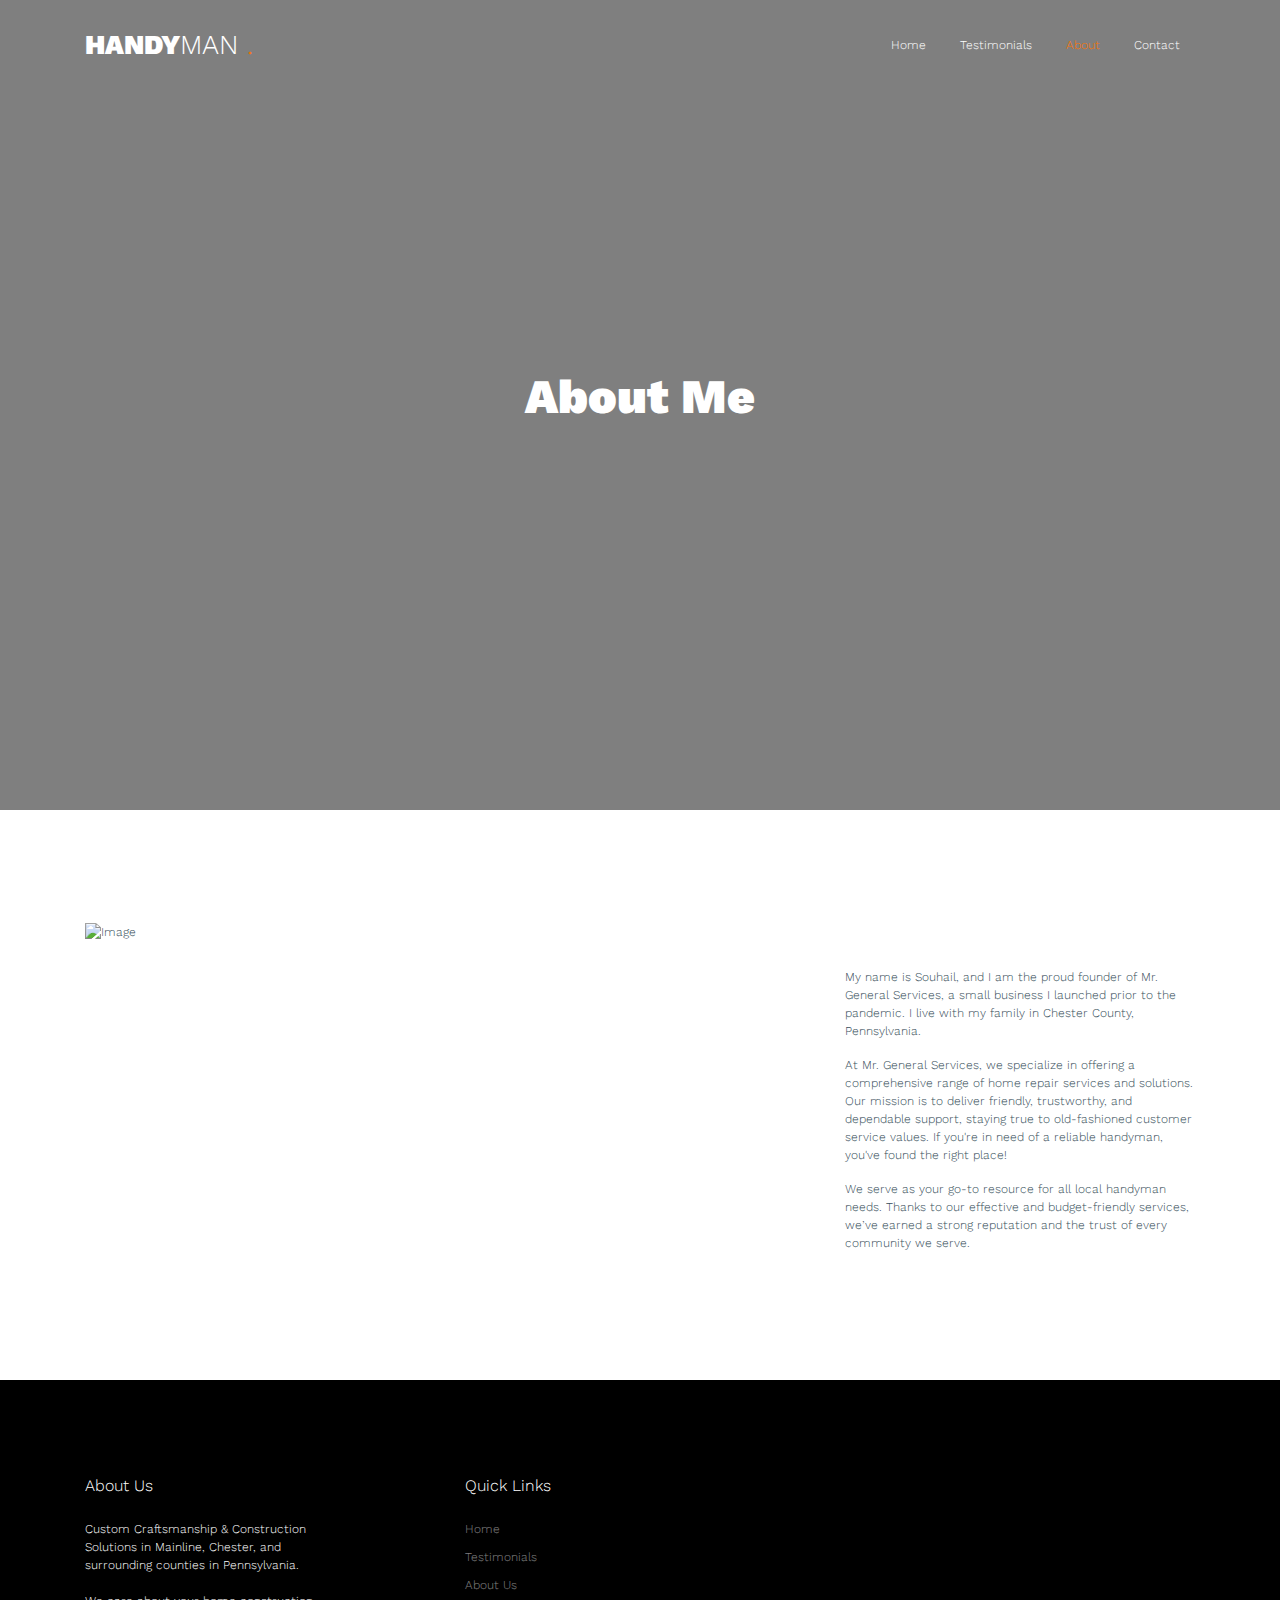
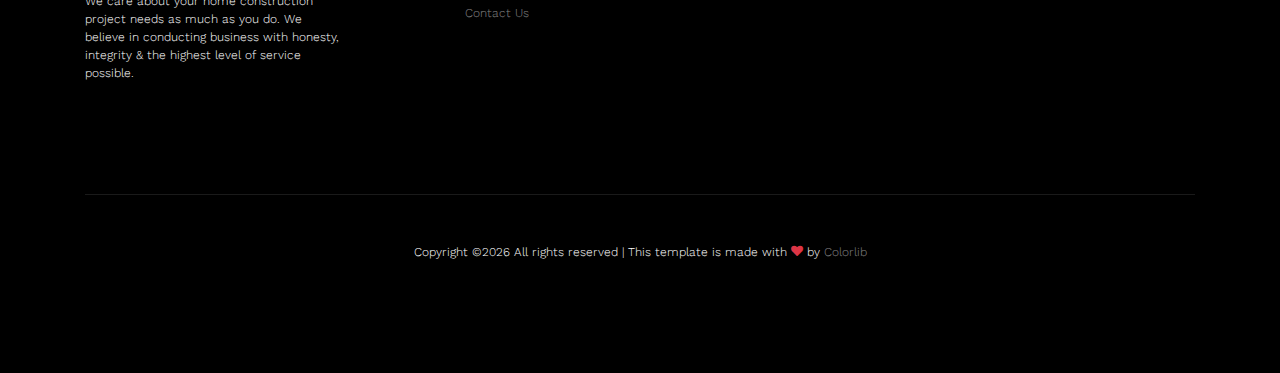
==== about.html @ 1c575be8 "Added files via upload-1" ====
<!doctype html>
<html lang="en">

  <head>
    <title>Handyman &mdash; Free Website Template by Colorlib</title>
    <meta charset="utf-8">
    <meta name="viewport" content="width=device-width, initial-scale=1, shrink-to-fit=no">

    <link href="https://fonts.googleapis.com/css?family=Work+Sans:400,500,700&display=swap" rel="stylesheet">

    <link rel="stylesheet" href="fonts/icomoon/style.css">

    <link rel="stylesheet" href="css/bootstrap.min.css">
    <link rel="stylesheet" href="css/bootstrap-datepicker.css">
    <link rel="stylesheet" href="css/jquery.fancybox.min.css">
    <link rel="stylesheet" href="css/owl.carousel.min.css">
    <link rel="stylesheet" href="css/owl.theme.default.min.css">
    <link rel="stylesheet" href="fonts/flaticon/font/flaticon.css">
    <link rel="stylesheet" href="css/aos.css">

    <!-- MAIN CSS -->
    <link rel="stylesheet" href="css/style.css">

  </head>

  <body data-spy="scroll" data-target=".site-navbar-target" data-offset="300">

    
    <div class="site-wrap" id="home-section">

      <div class="site-mobile-menu site-navbar-target">
        <div class="site-mobile-menu-header">
          <div class="site-mobile-menu-close mt-3">
            <span class="icon-close2 js-menu-toggle"></span>
          </div>
        </div>
        <div class="site-mobile-menu-body"></div>
      </div>



      <header class="site-navbar site-navbar-target" role="banner">

        <div class="container">
          <div class="row align-items-center position-relative">

            <div class="col-3 ">
              <div class="site-logo">
                <a href="index.html"><strong>Handy</strong>man <span class="text-primary">.</span> </a>
              </div>
            </div>

            <div class="col-9  text-right">
              

              <span class="d-inline-block d-lg-none"><a href="#" class="text-white site-menu-toggle js-menu-toggle py-5 text-white"><span class="icon-menu h3 text-white"></span></a></span>

              

              <nav class="site-navigation text-right ml-auto d-none d-lg-block" role="navigation">
                <ul class="site-menu main-menu js-clone-nav ml-auto ">
                  <li><a href="index.html" class="nav-link">Home</a></li>
                  <li><a href="testimonials.html" class="nav-link">Testimonials</a></li>
                  <li class="active"><a href="about.html" class="nav-link">About</a></li>
                  <li><a href="contact.html" class="nav-link">Contact</a></li>

                </ul>
              </nav>
            </div>

            
          </div>
        </div>

      </header>


      <div class="ftco-blocks-cover-1">
      <div class="ftco-cover-1 overlay innerpage" style="background-image: url('images/hero_2.jpg')">
        <div class="container">
          <div class="row align-items-center justify-content-center">
            <div class="col-lg-6 text-center">
              <h1>About Me</h1>
              <p></p>
            </div>
          </div>
        </div>
      </div>
    </div>

    
    
    <!-- <div class="site-section">
      <div class="container">
        <div class="row">
          <div class="col-lg-6 mb-5 mb-lg-0 order-lg-2">
            <img src="images/hero_2.jpg" alt="Image" class="img-fluid">
          </div>
          <div class="col-lg-4 mr-auto">
            <h2>Car Company</h2>
            <p>Lorem ipsum dolor sit amet, consectetur adipisicing elit. Odit suscipit, repudiandae similique accusantium eius nulla quam laudantium sequi.</p>
            <p>Debitis voluptates corporis saepe molestias tenetur ab quae, quo earum commodi, laborum dolore, fuga aliquid delectus cum ipsa?</p>
          </div>
        </div>
      </div>
    </div>
 -->
<!--     <div class="site-section bg-light">
      <div class="container">
        <div class="row justify-content-center text-center mb-5 section-2-title">
          <div class="col-md-6">
            <h2 class="mb-4">Meet Our Team</h2>
            <p>Lorem ipsum dolor sit amet, consectetur adipisicing elit. Reiciendis provident eius ratione velit, voluptas laborum nemo quas ad necessitatibus placeat?</p>
          </div>
        </div>
        <div class="row align-items-stretch">

          <div class="col-lg-4 col-md-6 mb-5">
            <div class="post-entry-1 h-100 person-1">
              
                <img src="images/person_1.jpg" alt="Image"
                 class="img-fluid">
            
              <div class="post-entry-1-contents">
                <span class="meta">Founder</span>
                <h2>James Doe</h2>
                <p>Lorem ipsum dolor sit amet, consectetur adipisicing elit. Ipsa, sapiente.</p>
              </div>
            </div>
          </div>
          <div class="col-lg-4 col-md-6 mb-5">
            <div class="post-entry-1 h-100 person-1">
              
                <img src="images/person_2.jpg" alt="Image"
                 class="img-fluid">
            
              <div class="post-entry-1-contents">
                <span class="meta">Founder</span>
                <h2>James Doe</h2>
                <p>Lorem ipsum dolor sit amet, consectetur adipisicing elit. Ipsa, sapiente.</p>
              </div>
            </div>
          </div>

          <div class="col-lg-4 col-md-6 mb-5">
            <div class="post-entry-1 h-100 person-1">
              
                <img src="images/person_3.jpg" alt="Image"
                 class="img-fluid">
            
              <div class="post-entry-1-contents">
                <span class="meta">Founder</span>
                <h2>James Doe</h2>
                <p>Lorem ipsum dolor sit amet, consectetur adipisicing elit. Ipsa, sapiente.</p>
              </div>
            </div>
          </div>

          <div class="col-lg-4 col-md-6 mb-5">
            <div class="post-entry-1 h-100 person-1">
              
                <img src="images/person_4.jpg" alt="Image"
                 class="img-fluid">
            
              <div class="post-entry-1-contents">
                <span class="meta">Founder</span>
                <h2>James Doe</h2>
                <p>Lorem ipsum dolor sit amet, consectetur adipisicing elit. Ipsa, sapiente.</p>
              </div>
            </div>
          </div>

          <div class="col-lg-4 col-md-6 mb-5">
            <div class="post-entry-1 h-100 person-1">
              
                <img src="images/person_5.jpg" alt="Image"
                 class="img-fluid">
            
              <div class="post-entry-1-contents">
                <span class="meta">Founder</span>
                <h2>James Doe</h2>
                <p>Lorem ipsum dolor sit amet, consectetur adipisicing elit. Ipsa, sapiente.</p>
              </div>
            </div>
          </div>

          <div class="col-lg-4 col-md-6 mb-5">
            <div class="post-entry-1 h-100 person-1">
              
                <img src="images/person_1.jpg" alt="Image"
                 class="img-fluid">
            
              <div class="post-entry-1-contents">
                <span class="meta">Founder</span>
                <h2>James Doe</h2>
                <p>Lorem ipsum dolor sit amet, consectetur adipisicing elit. Ipsa, sapiente.</p>
              </div>
            </div>
          </div>


        </div>
      </div>
    </div> -->

    <div class="site-section">
      <div class="container">
        <div class="row">
          <div class="col-lg-6 mb-5 mb-lg-0">
            <img src="images/hero_1.jpg" alt="Image" class="img-fluid">
          </div>
          <div class="col-lg-4 ml-auto">
            <h2>Our History</h2>
            <p>My name is Souhail, and I am the proud founder of Mr. General Services, a small business I launched prior to the pandemic. I live with my family in Chester County, Pennsylvania.</p>
            <p>At Mr. General Services, we specialize in offering a comprehensive range of home repair services and solutions. Our mission is to deliver friendly, trustworthy, and dependable support, staying true to old-fashioned customer service values. If you're in need of a reliable handyman, you've found the right place!</p>
            <p>We serve as your go-to resource for all local handyman needs. Thanks to our effective and budget-friendly services, we’ve earned a strong reputation and the trust of every community we serve. </p>
          </div>
        </div>
      </div>
    </div>

    
    <!-- <div class="site-section bg-light">
      <div class="container">
        <div class="row mb-5">
          <div class="col-md-4 mx-auto">
            <h2 class="line-bottom text-center">Testimonials</h2>
          </div>
        </div>
        <div class="row">
          <div class="col-lg-6">
            <div class="testimonial-3">
              <blockquote>Lorem ipsum dolor sit amet, consectetur adipisicing elit. Iure id accusantium similique temporibus nihil blanditiis adipisci aperiam, sapiente suscipit vero.</blockquote>
              <div class="vcard d-flex align-items-center">
                <div class="img-wrap mr-3">
                  <img src="images/person_1.jpg" alt="Image" class="img-fluid">
                </div>
                <div>
                  <span class="d-block">John Smith</span>
                  <span class="position">Client From Facebook</span>
                </div>
              </div>
            </div>
          </div>
          <div class="col-lg-6">
            <div class="testimonial-3">
              <blockquote>Lorem ipsum dolor sit amet, consectetur adipisicing elit. Iure id accusantium similique temporibus nihil blanditiis adipisci aperiam, sapiente suscipit vero.</blockquote>
              <div class="vcard d-flex align-items-center">
                <div class="img-wrap mr-3">
                  <img src="images/person_2.jpg" alt="Image" class="img-fluid">
                </div>
                <div>
                  <span class="d-block">John Smith</span>
                  <span class="position">Client From Facebook</span>
                </div>
              </div>
            </div>
          </div>
        </div>
      </div>
    </div> -->

    

    <footer class="site-footer">
      <div class="container">
        <div class="row">
          <div class="col-lg-3">
            <h2 class="footer-heading mb-4">About Us</h2>
                <p>Custom Craftsmanship & Construction Solutions in Mainline, Chester, and surrounding counties in Pennsylvania. <br><br>
                  We care about your home construction project needs as much as you do. We believe in conducting business with honesty, integrity & the highest level of service possible.</p>
          </div>
          <div class="col-lg-8 ml-auto">
            <div class="row">
              <div class="col-lg-3">
                <h2 class="footer-heading mb-4">Quick Links</h2>
                <ul class="list-unstyled">
                  <li><a href="index.html">Home</a></li>
                  <li><a href="testimonials.html">Testimonials</a></li>
                  <li><a href="about.html">About Us</a></li>
                  <li><a href="contact.html">Contact Us</a></li>
                </ul>
              </div>
            </div>
          </div>
        </div>
        <div class="row pt-5 mt-5 text-center">
          <div class="col-md-12">
            <div class="border-top pt-5">
              <p>
            <!-- Link back to Colorlib can't be removed. Template is licensed under CC BY 3.0. -->
            Copyright &copy;<script>document.write(new Date().getFullYear());</script> All rights reserved | This template is made with <i class="icon-heart text-danger" aria-hidden="true"></i> by <a href="https://colorlib.com" target="_blank" >Colorlib</a>
            <!-- Link back to Colorlib can't be removed. Template is licensed under CC BY 3.0. -->
            </p>
            </div>
          </div>

        </div>
      </div>
    </footer>

    </div>

    <script src="js/jquery-3.3.1.min.js"></script>
    <script src="js/popper.min.js"></script>
    <script src="js/bootstrap.min.js"></script>
    <script src="js/owl.carousel.min.js"></script>
    <script src="js/jquery.sticky.js"></script>
    <script src="js/jquery.waypoints.min.js"></script>
    <script src="js/jquery.animateNumber.min.js"></script>
    <script src="js/jquery.fancybox.min.js"></script>
    <script src="js/jquery.easing.1.3.js"></script>
    <script src="js/bootstrap-datepicker.min.js"></script>
    <script src="js/aos.js"></script>

    <script src="js/main.js"></script>

  </body>

</html>
---- fonts/icomoon/style.css ----
@font-face {
  font-family: 'icomoon';
  src:  url('fonts/icomoon.eot?10si43');
  src:  url('fonts/icomoon.eot?10si43#iefix') format('embedded-opentype'),
    url('fonts/icomoon.ttf?10si43') format('truetype'),
    url('fonts/icomoon.woff?10si43') format('woff'),
    url('fonts/icomoon.svg?10si43#icomoon') format('svg');
  font-weight: normal;
  font-style: normal;
}

[class^="icon-"], [class*=" icon-"] {
  /* use !important to prevent issues with browser extensions that change fonts */
  font-family: 'icomoon' !important;
  speak: none;
  font-style: normal;
  font-weight: normal;
  font-variant: normal;
  text-transform: none;
  line-height: 1;

  /* Better Font Rendering =========== */
  -webkit-font-smoothing: antialiased;
  -moz-osx-font-smoothing: grayscale;
}

.icon-asterisk:before {
  content: "\f069";
}
.icon-plus:before {
  content: "\f067";
}
.icon-question:before {
  content: "\f128";
}
.icon-minus:before {
  content: "\f068";
}
.icon-glass:before {
  content: "\f000";
}
.icon-music:before {
  content: "\f001";
}
.icon-search:before {
  content: "\f002";
}
.icon-envelope-o:before {
  content: "\f003";
}
.icon-heart:before {
  content: "\f004";
}
.icon-star:before {
  content: "\f005";
}
.icon-star-o:before {
  content: "\f006";
}
.icon-user:before {
  content: "\f007";
}
.icon-film:before {
  content: "\f008";
}
.icon-th-large:before {
  content: "\f009";
}
.icon-th:before {
  content: "\f00a";
}
.icon-th-list:before {
  content: "\f00b";
}
.icon-check:before {
  content: "\f00c";
}
.icon-close:before {
  content: "\f00d";
}
.icon-remove:before {
  content: "\f00d";
}
.icon-times:before {
  content: "\f00d";
}
.icon-search-plus:before {
  content: "\f00e";
}
.icon-search-minus:before {
  content: "\f010";
}
.icon-power-off:before {
  content: "\f011";
}
.icon-signal:before {
  content: "\f012";
}
.icon-cog:before {
  content: "\f013";
}
.icon-gear:before {
  content: "\f013";
}
.icon-trash-o:before {
  content: "\f014";
}
.icon-home:before {
  content: "\f015";
}
.icon-file-o:before {
  content: "\f016";
}
.icon-clock-o:before {
  content: "\f017";
}
.icon-road:before {
  content: "\f018";
}
.icon-download:before {
  content: "\f019";
}
.icon-arrow-circle-o-down:before {
  content: "\f01a";
}
.icon-arrow-circle-o-up:before {
  content: "\f01b";
}
.icon-inbox:before {
  content: "\f01c";
}
.icon-play-circle-o:before {
  content: "\f01d";
}
.icon-repeat:before {
  content: "\f01e";
}
.icon-rotate-right:before {
  content: "\f01e";
}
.icon-refresh:before {
  content: "\f021";
}
.icon-list-alt:before {
  content: "\f022";
}
.icon-lock:before {
  content: "\f023";
}
.icon-flag:before {
  content: "\f024";
}
.icon-headphones:before {
  content: "\f025";
}
.icon-volume-off:before {
  content: "\f026";
}
.icon-volume-down:before {
  content: "\f027";
}
.icon-volume-up:before {
  content: "\f028";
}
.icon-qrcode:before {
  content: "\f029";
}
.icon-barcode:before {
  content: "\f02a";
}
.icon-tag:before {
  content: "\f02b";
}
.icon-tags:before {
  content: "\f02c";
}
.icon-book:before {
  content: "\f02d";
}
.icon-bookmark:before {
  content: "\f02e";
}
.icon-print:before {
  content: "\f02f";
}
.icon-camera:before {
  content: "\f030";
}
.icon-font:before {
  content: "\f031";
}
.icon-bold:before {
  content: "\f032";
}
.icon-italic:before {
  content: "\f033";
}
.icon-text-height:before {
  content: "\f034";
}
.icon-text-width:before {
  content: "\f035";
}
.icon-align-left:before {
  content: "\f036";
}
.icon-align-center:before {
  content: "\f037";
}
.icon-align-right:before {
  content: "\f038";
}
.icon-align-justify:before {
  content: "\f039";
}
.icon-list:before {
  content: "\f03a";
}
.icon-dedent:before {
  content: "\f03b";
}
.icon-outdent:before {
  content: "\f03b";
}
.icon-indent:before {
  content: "\f03c";
}
.icon-video-camera:before {
  content: "\f03d";
}
.icon-image:before {
  content: "\f03e";
}
.icon-photo:before {
  content: "\f03e";
}
.icon-picture-o:before {
  content: "\f03e";
}
.icon-pencil:before {
  content: "\f040";
}
.icon-map-marker:before {
  content: "\f041";
}
.icon-adjust:before {
  content: "\f042";
}
.icon-tint:before {
  content: "\f043";
}
.icon-edit:before {
  content: "\f044";
}
.icon-pencil-square-o:before {
  content: "\f044";
}
.icon-share-square-o:before {
  content: "\f045";
}
.icon-check-square-o:before {
  content: "\f046";
}
.icon-arrows:before {
  content: "\f047";
}
.icon-step-backward:before {
  content: "\f048";
}
.icon-fast-backward:before {
  content: "\f049";
}
.icon-backward:before {
  content: "\f04a";
}
.icon-play:before {
  content: "\f04b";
}
.icon-pause:before {
  content: "\f04c";
}
.icon-stop:before {
  content: "\f04d";
}
.icon-forward:before {
  content: "\f04e";
}
.icon-fast-forward:before {
  content: "\f050";
}
.icon-step-forward:before {
  content: "\f051";
}
.icon-eject:before {
  content: "\f052";
}
.icon-chevron-left:before {
  content: "\f053";
}
.icon-chevron-right:before {
  content: "\f054";
}
.icon-plus-circle:before {
  content: "\f055";
}
.icon-minus-circle:before {
  content: "\f056";
}
.icon-times-circle:before {
  content: "\f057";
}
.icon-check-circle:before {
  content: "\f058";
}
.icon-question-circle:before {
  content: "\f059";
}
.icon-info-circle:before {
  content: "\f05a";
}
.icon-crosshairs:before {
  content: "\f05b";
}
.icon-times-circle-o:before {
  content: "\f05c";
}
.icon-check-circle-o:before {
  content: "\f05d";
}
.icon-ban:before {
  content: "\f05e";
}
.icon-arrow-left:before {
  content: "\f060";
}
.icon-arrow-right:before {
  content: "\f061";
}
.icon-arrow-up:before {
  content: "\f062";
}
.icon-arrow-down:before {
  content: "\f063";
}
.icon-mail-forward:before {
  content: "\f064";
}
.icon-share:before {
  content: "\f064";
}
.icon-expand:before {
  content: "\f065";
}
.icon-compress:before {
  content: "\f066";
}
.icon-exclamation-circle:before {
  content: "\f06a";
}
.icon-gift:before {
  content: "\f06b";
}
.icon-leaf:before {
  content: "\f06c";
}
.icon-fire:before {
  content: "\f06d";
}
.icon-eye:before {
  content: "\f06e";
}
.icon-eye-slash:before {
  content: "\f070";
}
.icon-exclamation-triangle:before {
  content: "\f071";
}
.icon-warning:before {
  content: "\f071";
}
.icon-plane:before {
  content: "\f072";
}
.icon-calendar:before {
  content: "\f073";
}
.icon-random:before {
  content: "\f074";
}
.icon-comment:before {
  content: "\f075";
}
.icon-magnet:before {
  content: "\f076";
}
.icon-chevron-up:before {
  content: "\f077";
}
.icon-chevron-down:before {
  content: "\f078";
}
.icon-retweet:before {
  content: "\f079";
}
.icon-shopping-cart:before {
  content: "\f07a";
}
.icon-folder:before {
  content: "\f07b";
}
.icon-folder-open:before {
  content: "\f07c";
}
.icon-arrows-v:before {
  content: "\f07d";
}
.icon-arrows-h:before {
  content: "\f07e";
}
.icon-bar-chart:before {
  content: "\f080";
}
.icon-bar-chart-o:before {
  content: "\f080";
}
.icon-twitter-square:before {
  content: "\f081";
}
.icon-facebook-square:before {
  content: "\f082";
}
.icon-camera-retro:before {
  content: "\f083";
}
.icon-key:before {
  content: "\f084";
}
.icon-cogs:before {
  content: "\f085";
}
.icon-gears:before {
  content: "\f085";
}
.icon-comments:before {
  content: "\f086";
}
.icon-thumbs-o-up:before {
  content: "\f087";
}
.icon-thumbs-o-down:before {
  content: "\f088";
}
.icon-star-half:before {
  content: "\f089";
}
.icon-heart-o:before {
  content: "\f08a";
}
.icon-sign-out:before {
  content: "\f08b";
}
.icon-linkedin-square:before {
  content: "\f08c";
}
.icon-thumb-tack:before {
  content: "\f08d";
}
.icon-external-link:before {
  content: "\f08e";
}
.icon-sign-in:before {
  content: "\f090";
}
.icon-trophy:before {
  content: "\f091";
}
.icon-github-square:before {
  content: "\f092";
}
.icon-upload:before {
  content: "\f093";
}
.icon-lemon-o:before {
  content: "\f094";
}
.icon-phone:before {
  content: "\f095";
}
.icon-square-o:before {
  content: "\f096";
}
.icon-bookmark-o:before {
  content: "\f097";
}
.icon-phone-square:before {
  content: "\f098";
}
.icon-twitter:before {
  content: "\f099";
}
.icon-facebook:before {
  content: "\f09a";
}
.icon-facebook-f:before {
  content: "\f09a";
}
.icon-github:before {
  content: "\f09b";
}
.icon-unlock:before {
  content: "\f09c";
}
.icon-credit-card:before {
  content: "\f09d";
}
.icon-feed:before {
  content: "\f09e";
}
.icon-rss:before {
  content: "\f09e";
}
.icon-hdd-o:before {
  content: "\f0a0";
}
.icon-bullhorn:before {
  content: "\f0a1";
}
.icon-bell-o:before {
  content: "\f0a2";
}
.icon-certificate:before {
  content: "\f0a3";
}
.icon-hand-o-right:before {
  content: "\f0a4";
}
.icon-hand-o-left:before {
  content: "\f0a5";
}
.icon-hand-o-up:before {
  content: "\f0a6";
}
.icon-hand-o-down:before {
  content: "\f0a7";
}
.icon-arrow-circle-left:before {
  content: "\f0a8";
}
.icon-arrow-circle-right:before {
  content: "\f0a9";
}
.icon-arrow-circle-up:before {
  content: "\f0aa";
}
.icon-arrow-circle-down:before {
  content: "\f0ab";
}
.icon-globe:before {
  content: "\f0ac";
}
.icon-wrench:before {
  content: "\f0ad";
}
.icon-tasks:before {
  content: "\f0ae";
}
.icon-filter:before {
  content: "\f0b0";
}
.icon-briefcase:before {
  content: "\f0b1";
}
.icon-arrows-alt:before {
  content: "\f0b2";
}
.icon-group:before {
  content: "\f0c0";
}
.icon-users:before {
  content: "\f0c0";
}
.icon-chain:before {
  content: "\f0c1";
}
.icon-link:before {
  content: "\f0c1";
}
.icon-cloud:before {
  content: "\f0c2";
}
.icon-flask:before {
  content: "\f0c3";
}
.icon-cut:before {
  content: "\f0c4";
}
.icon-scissors:before {
  content: "\f0c4";
}
.icon-copy:before {
  content: "\f0c5";
}
.icon-files-o:before {
  content: "\f0c5";
}
.icon-paperclip:before {
  content: "\f0c6";
}
.icon-floppy-o:before {
  content: "\f0c7";
}
.icon-save:before {
  content: "\f0c7";
}
.icon-square:before {
  content: "\f0c8";
}
.icon-bars:before {
  content: "\f0c9";
}
.icon-navicon:before {
  content: "\f0c9";
}
.icon-reorder:before {
  content: "\f0c9";
}
.icon-list-ul:before {
  content: "\f0ca";
}
.icon-list-ol:before {
  content: "\f0cb";
}
.icon-strikethrough:before {
  content: "\f0cc";
}
.icon-underline:before {
  content: "\f0cd";
}
.icon-table:before {
  content: "\f0ce";
}
.icon-magic:before {
  content: "\f0d0";
}
.icon-truck:before {
  content: "\f0d1";
}
.icon-pinterest:before {
  content: "\f0d2";
}
.icon-pinterest-square:before {
  content: "\f0d3";
}
.icon-google-plus-square:before {
  content: "\f0d4";
}
.icon-google-plus:before {
  content: "\f0d5";
}
.icon-money:before {
  content: "\f0d6";
}
.icon-caret-down:before {
  content: "\f0d7";
}
.icon-caret-up:before {
  content: "\f0d8";
}
.icon-caret-left:before {
  content: "\f0d9";
}
.icon-caret-right:before {
  content: "\f0da";
}
.icon-columns:before {
  content: "\f0db";
}
.icon-sort:before {
  content: "\f0dc";
}
.icon-unsorted:before {
  content: "\f0dc";
}
.icon-sort-desc:before {
  content: "\f0dd";
}
.icon-sort-down:before {
  content: "\f0dd";
}
.icon-sort-asc:before {
  content: "\f0de";
}
.icon-sort-up:before {
  content: "\f0de";
}
.icon-envelope:before {
  content: "\f0e0";
}
.icon-linkedin:before {
  content: "\f0e1";
}
.icon-rotate-left:before {
  content: "\f0e2";
}
.icon-undo:before {
  content: "\f0e2";
}
.icon-gavel:before {
  content: "\f0e3";
}
.icon-legal:before {
  content: "\f0e3";
}
.icon-dashboard:before {
  content: "\f0e4";
}
.icon-tachometer:before {
  content: "\f0e4";
}
.icon-comment-o:before {
  content: "\f0e5";
}
.icon-comments-o:before {
  content: "\f0e6";
}
.icon-bolt:before {
  content: "\f0e7";
}
.icon-flash:before {
  content: "\f0e7";
}
.icon-sitemap:before {
  content: "\f0e8";
}
.icon-umbrella:before {
  content: "\f0e9";
}
.icon-clipboard:before {
  content: "\f0ea";
}
.icon-paste:before {
  content: "\f0ea";
}
.icon-lightbulb-o:before {
  content: "\f0eb";
}
.icon-exchange:before {
  content: "\f0ec";
}
.icon-cloud-download:before {
  content: "\f0ed";
}
.icon-cloud-upload:before {
  content: "\f0ee";
}
.icon-user-md:before {
  content: "\f0f0";
}
.icon-stethoscope:before {
  content: "\f0f1";
}
.icon-suitcase:before {
  content: "\f0f2";
}
.icon-bell:before {
  content: "\f0f3";
}
.icon-coffee:before {
  content: "\f0f4";
}
.icon-cutlery:before {
  content: "\f0f5";
}
.icon-file-text-o:before {
  content: "\f0f6";
}
.icon-building-o:before {
  content: "\f0f7";
}
.icon-hospital-o:before {
  content: "\f0f8";
}
.icon-ambulance:before {
  content: "\f0f9";
}
.icon-medkit:before {
  content: "\f0fa";
}
.icon-fighter-jet:before {
  content: "\f0fb";
}
.icon-beer:before {
  content: "\f0fc";
}
.icon-h-square:before {
  content: "\f0fd";
}
.icon-plus-square:before {
  content: "\f0fe";
}
.icon-angle-double-left:before {
  content: "\f100";
}
.icon-angle-double-right:before {
  content: "\f101";
}
.icon-angle-double-up:before {
  content: "\f102";
}
.icon-angle-double-down:before {
  content: "\f103";
}
.icon-angle-left:before {
  content: "\f104";
}
.icon-angle-right:before {
  content: "\f105";
}
.icon-angle-up:before {
  content: "\f106";
}
.icon-angle-down:before {
  content: "\f107";
}
.icon-desktop:before {
  content: "\f108";
}
.icon-laptop:before {
  content: "\f109";
}
.icon-tablet:before {
  content: "\f10a";
}
.icon-mobile:before {
  content: "\f10b";
}
.icon-mobile-phone:before {
  content: "\f10b";
}
.icon-circle-o:before {
  content: "\f10c";
}
.icon-quote-left:before {
  content: "\f10d";
}
.icon-quote-right:before {
  content: "\f10e";
}
.icon-spinner:before {
  content: "\f110";
}
.icon-circle:before {
  content: "\f111";
}
.icon-mail-reply:before {
  content: "\f112";
}
.icon-reply:before {
  content: "\f112";
}
.icon-github-alt:before {
  content: "\f113";
}
.icon-folder-o:before {
  content: "\f114";
}
.icon-folder-open-o:before {
  content: "\f115";
}
.icon-smile-o:before {
  content: "\f118";
}
.icon-frown-o:before {
  content: "\f119";
}
.icon-meh-o:before {
  content: "\f11a";
}
.icon-gamepad:before {
  content: "\f11b";
}
.icon-keyboard-o:before {
  content: "\f11c";
}
.icon-flag-o:before {
  content: "\f11d";
}
.icon-flag-checkered:before {
  content: "\f11e";
}
.icon-terminal:before {
  content: "\f120";
}
.icon-code:before {
  content: "\f121";
}
.icon-mail-reply-all:before {
  content: "\f122";
}
.icon-reply-all:before {
  content: "\f122";
}
.icon-star-half-empty:before {
  content: "\f123";
}
.icon-star-half-full:before {
  content: "\f123";
}
.icon-star-half-o:before {
  content: "\f123";
}
.icon-location-arrow:before {
  content: "\f124";
}
.icon-crop:before {
  content: "\f125";
}
.icon-code-fork:before {
  content: "\f126";
}
.icon-chain-broken:before {
  content: "\f127";
}
.icon-unlink:before {
  content: "\f127";
}
.icon-info:before {
  content: "\f129";
}
.icon-exclamation:before {
  content: "\f12a";
}
.icon-superscript:before {
  content: "\f12b";
}
.icon-subscript:before {
  content: "\f12c";
}
.icon-eraser:before {
  content: "\f12d";
}
.icon-puzzle-piece:before {
  content: "\f12e";
}
.icon-microphone:before {
  content: "\f130";
}
.icon-microphone-slash:before {
  content: "\f131";
}
.icon-shield:before {
  content: "\f132";
}
.icon-calendar-o:before {
  content: "\f133";
}
.icon-fire-extinguisher:before {
  content: "\f134";
}
.icon-rocket:before {
  content: "\f135";
}
.icon-maxcdn:before {
  content: "\f136";
}
.icon-chevron-circle-left:before {
  content: "\f137";
}
.icon-chevron-circle-right:before {
  content: "\f138";
}
.icon-chevron-circle-up:before {
  content: "\f139";
}
.icon-chevron-circle-down:before {
  content: "\f13a";
}
.icon-html5:before {
  content: "\f13b";
}
.icon-css3:before {
  content: "\f13c";
}
.icon-anchor:before {
  content: "\f13d";
}
.icon-unlock-alt:before {
  content: "\f13e";
}
.icon-bullseye:before {
  content: "\f140";
}
.icon-ellipsis-h:before {
  content: "\f141";
}
.icon-ellipsis-v:before {
  content: "\f142";
}
.icon-rss-square:before {
  content: "\f143";
}
.icon-play-circle:before {
  content: "\f144";
}
.icon-ticket:before {
  content: "\f145";
}
.icon-minus-square:before {
  content: "\f146";
}
.icon-minus-square-o:before {
  content: "\f147";
}
.icon-level-up:before {
  content: "\f148";
}
.icon-level-down:before {
  content: "\f149";
}
.icon-check-square:before {
  content: "\f14a";
}
.icon-pencil-square:before {
  content: "\f14b";
}
.icon-external-link-square:before {
  content: "\f14c";
}
.icon-share-square:before {
  content: "\f14d";
}
.icon-compass:before {
  content: "\f14e";
}
.icon-caret-square-o-down:before {
  content: "\f150";
}
.icon-toggle-down:before {
  content: "\f150";
}
.icon-caret-square-o-up:before {
  content: "\f151";
}
.icon-toggle-up:before {
  content: "\f151";
}
.icon-caret-square-o-right:before {
  content: "\f152";
}
.icon-toggle-right:before {
  content: "\f152";
}
.icon-eur:before {
  content: "\f153";
}
.icon-euro:before {
  content: "\f153";
}
.icon-gbp:before {
  content: "\f154";
}
.icon-dollar:before {
  content: "\f155";
}
.icon-usd:before {
  content: "\f155";
}
.icon-inr:before {
  content: "\f156";
}
.icon-rupee:before {
  content: "\f156";
}
.icon-cny:before {
  content: "\f157";
}
.icon-jpy:before {
  content: "\f157";
}
.icon-rmb:before {
  content: "\f157";
}
.icon-yen:before {
  content: "\f157";
}
.icon-rouble:before {
  content: "\f158";
}
.icon-rub:before {
  content: "\f158";
}
.icon-ruble:before {
  content: "\f158";
}
.icon-krw:before {
  content: "\f159";
}
.icon-won:before {
  content: "\f159";
}
.icon-bitcoin:before {
  content: "\f15a";
}
.icon-btc:before {
  content: "\f15a";
}
.icon-file:before {
  content: "\f15b";
}
.icon-file-text:before {
  content: "\f15c";
}
.icon-sort-alpha-asc:before {
  content: "\f15d";
}
.icon-sort-alpha-desc:before {
  content: "\f15e";
}
.icon-sort-amount-asc:before {
  content: "\f160";
}
.icon-sort-amount-desc:before {
  content: "\f161";
}
.icon-sort-numeric-asc:before {
  content: "\f162";
}
.icon-sort-numeric-desc:before {
  content: "\f163";
}
.icon-thumbs-up:before {
  content: "\f164";
}
.icon-thumbs-down:before {
  content: "\f165";
}
.icon-youtube-square:before {
  content: "\f166";
}
.icon-youtube:before {
  content: "\f167";
}
.icon-xing:before {
  content: "\f168";
}
.icon-xing-square:before {
  content: "\f169";
}
.icon-youtube-play:before {
  content: "\f16a";
}
.icon-dropbox:before {
  content: "\f16b";
}
.icon-stack-overflow:before {
  content: "\f16c";
}
.icon-instagram:before {
  content: "\f16d";
}
.icon-flickr:before {
  content: "\f16e";
}
.icon-adn:before {
  content: "\f170";
}
.icon-bitbucket:before {
  content: "\f171";
}
.icon-bitbucket-square:before {
  content: "\f172";
}
.icon-tumblr:before {
  content: "\f173";
}
.icon-tumblr-square:before {
  content: "\f174";
}
.icon-long-arrow-down:before {
  content: "\f175";
}
.icon-long-arrow-up:before {
  content: "\f176";
}
.icon-long-arrow-left:before {
  content: "\f177";
}
.icon-long-arrow-right:before {
  content: "\f178";
}
.icon-apple:before {
  content: "\f179";
}
.icon-windows:before {
  content: "\f17a";
}
.icon-android:before {
  content: "\f17b";
}
.icon-linux:before {
  content: "\f17c";
}
.icon-dribbble:before {
  content: "\f17d";
}
.icon-skype:before {
  content: "\f17e";
}
.icon-foursquare:before {
  content: "\f180";
}
.icon-trello:before {
  content: "\f181";
}
.icon-female:before {
  content: "\f182";
}
.icon-male:before {
  content: "\f183";
}
.icon-gittip:before {
  content: "\f184";
}
.icon-gratipay:before {
  content: "\f184";
}
.icon-sun-o:before {
  content: "\f185";
}
.icon-moon-o:before {
  content: "\f186";
}
.icon-archive:before {
  content: "\f187";
}
.icon-bug:before {
  content: "\f188";
}
.icon-vk:before {
  content: "\f189";
}
.icon-weibo:before {
  content: "\f18a";
}
.icon-renren:before {
  content: "\f18b";
}
.icon-pagelines:before {
  content: "\f18c";
}
.icon-stack-exchange:before {
  content: "\f18d";
}
.icon-arrow-circle-o-right:before {
  content: "\f18e";
}
.icon-arrow-circle-o-left:before {
  content: "\f190";
}
.icon-caret-square-o-left:before {
  content: "\f191";
}
.icon-toggle-left:before {
  content: "\f191";
}
.icon-dot-circle-o:before {
  content: "\f192";
}
.icon-wheelchair:before {
  content: "\f193";
}
.icon-vimeo-square:before {
  content: "\f194";
}
.icon-try:before {
  content: "\f195";
}
.icon-turkish-lira:before {
  content: "\f195";
}
.icon-plus-square-o:before {
  content: "\f196";
}
.icon-space-shuttle:before {
  content: "\f197";
}
.icon-slack:before {
  content: "\f198";
}
.icon-envelope-square:before {
  content: "\f199";
}
.icon-wordpress:before {
  content: "\f19a";
}
.icon-openid:before {
  content: "\f19b";
}
.icon-bank:before {
  content: "\f19c";
}
.icon-institution:before {
  content: "\f19c";
}
.icon-university:before {
  content: "\f19c";
}
.icon-graduation-cap:before {
  content: "\f19d";
}
.icon-mortar-board:before {
  content: "\f19d";
}
.icon-yahoo:before {
  content: "\f19e";
}
.icon-google:before {
  content: "\f1a0";
}
.icon-reddit:before {
  content: "\f1a1";
}
.icon-reddit-square:before {
  content: "\f1a2";
}
.icon-stumbleupon-circle:before {
  content: "\f1a3";
}
.icon-stumbleupon:before {
  content: "\f1a4";
}
.icon-delicious:before {
  content: "\f1a5";
}
.icon-digg:before {
  content: "\f1a6";
}
.icon-pied-piper-pp:before {
  content: "\f1a7";
}
.icon-pied-piper-alt:before {
  content: "\f1a8";
}
.icon-drupal:before {
  content: "\f1a9";
}
.icon-joomla:before {
  content: "\f1aa";
}
.icon-language:before {
  content: "\f1ab";
}
.icon-fax:before {
  content: "\f1ac";
}
.icon-building:before {
  content: "\f1ad";
}
.icon-child:before {
  content: "\f1ae";
}
.icon-paw:before {
  content: "\f1b0";
}
.icon-spoon:before {
  content: "\f1b1";
}
.icon-cube:before {
  content: "\f1b2";
}
.icon-cubes:before {
  content: "\f1b3";
}
.icon-behance:before {
  content: "\f1b4";
}
.icon-behance-square:before {
  content: "\f1b5";
}
.icon-steam:before {
  content: "\f1b6";
}
.icon-steam-square:before {
  content: "\f1b7";
}
.icon-recycle:before {
  content: "\f1b8";
}
.icon-automobile:before {
  content: "\f1b9";
}
.icon-car:before {
  content: "\f1b9";
}
.icon-cab:before {
  content: "\f1ba";
}
.icon-taxi:before {
  content: "\f1ba";
}
.icon-tree:before {
  content: "\f1bb";
}
.icon-spotify:before {
  content: "\f1bc";
}
.icon-deviantart:before {
  content: "\f1bd";
}
.icon-soundcloud:before {
  content: "\f1be";
}
.icon-database:before {
  content: "\f1c0";
}
.icon-file-pdf-o:before {
  content: "\f1c1";
}
.icon-file-word-o:before {
  content: "\f1c2";
}
.icon-file-excel-o:before {
  content: "\f1c3";
}
.icon-file-powerpoint-o:before {
  content: "\f1c4";
}
.icon-file-image-o:before {
  content: "\f1c5";
}
.icon-file-photo-o:before {
  content: "\f1c5";
}
.icon-file-picture-o:before {
  content: "\f1c5";
}
.icon-file-archive-o:before {
  content: "\f1c6";
}
.icon-file-zip-o:before {
  content: "\f1c6";
}
.icon-file-audio-o:before {
  content: "\f1c7";
}
.icon-file-sound-o:before {
  content: "\f1c7";
}
.icon-file-movie-o:before {
  content: "\f1c8";
}
.icon-file-video-o:before {
  content: "\f1c8";
}
.icon-file-code-o:before {
  content: "\f1c9";
}
.icon-vine:before {
  content: "\f1ca";
}
.icon-codepen:before {
  content: "\f1cb";
}
.icon-jsfiddle:before {
  content: "\f1cc";
}
.icon-life-bouy:before {
  content: "\f1cd";
}
.icon-life-buoy:before {
  content: "\f1cd";
}
.icon-life-ring:before {
  content: "\f1cd";
}
.icon-life-saver:before {
  content: "\f1cd";
}
.icon-support:before {
  content: "\f1cd";
}
.icon-circle-o-notch:before {
  content: "\f1ce";
}
.icon-ra:before {
  content: "\f1d0";
}
.icon-rebel:before {
  content: "\f1d0";
}
.icon-resistance:before {
  content: "\f1d0";
}
.icon-empire:before {
  content: "\f1d1";
}
.icon-ge:before {
  content: "\f1d1";
}
.icon-git-square:before {
  content: "\f1d2";
}
.icon-git:before {
  content: "\f1d3";
}
.icon-hacker-news:before {
  content: "\f1d4";
}
.icon-y-combinator-square:before {
  content: "\f1d4";
}
.icon-yc-square:before {
  content: "\f1d4";
}
.icon-tencent-weibo:before {
  content: "\f1d5";
}
.icon-qq:before {
  content: "\f1d6";
}
.icon-wechat:before {
  content: "\f1d7";
}
.icon-weixin:before {
  content: "\f1d7";
}
.icon-paper-plane:before {
  content: "\f1d8";
}
.icon-send:before {
  content: "\f1d8";
}
.icon-paper-plane-o:before {
  content: "\f1d9";
}
.icon-send-o:before {
  content: "\f1d9";
}
.icon-history:before {
  content: "\f1da";
}
.icon-circle-thin:before {
  content: "\f1db";
}
.icon-header:before {
  content: "\f1dc";
}
.icon-paragraph:before {
  content: "\f1dd";
}
.icon-sliders:before {
  content: "\f1de";
}
.icon-share-alt:before {
  content: "\f1e0";
}
.icon-share-alt-square:before {
  content: "\f1e1";
}
.icon-bomb:before {
  content: "\f1e2";
}
.icon-futbol-o:before {
  content: "\f1e3";
}
.icon-soccer-ball-o:before {
  content: "\f1e3";
}
.icon-tty:before {
  content: "\f1e4";
}
.icon-binoculars:before {
  content: "\f1e5";
}
.icon-plug:before {
  content: "\f1e6";
}
.icon-slideshare:before {
  content: "\f1e7";
}
.icon-twitch:before {
  content: "\f1e8";
}
.icon-yelp:before {
  content: "\f1e9";
}
.icon-newspaper-o:before {
  content: "\f1ea";
}
.icon-wifi:before {
  content: "\f1eb";
}
.icon-calculator:before {
  content: "\f1ec";
}
.icon-paypal:before {
  content: "\f1ed";
}
.icon-google-wallet:before {
  content: "\f1ee";
}
.icon-cc-visa:before {
  content: "\f1f0";
}
.icon-cc-mastercard:before {
  content: "\f1f1";
}
.icon-cc-discover:before {
  content: "\f1f2";
}
.icon-cc-amex:before {
  content: "\f1f3";
}
.icon-cc-paypal:before {
  content: "\f1f4";
}
.icon-cc-stripe:before {
  content: "\f1f5";
}
.icon-bell-slash:before {
  content: "\f1f6";
}
.icon-bell-slash-o:before {
  content: "\f1f7";
}
.icon-trash:before {
  content: "\f1f8";
}
.icon-copyright:before {
  content: "\f1f9";
}
.icon-at:before {
  content: "\f1fa";
}
.icon-eyedropper:before {
  content: "\f1fb";
}
.icon-paint-brush:before {
  content: "\f1fc";
}
.icon-birthday-cake:before {
  content: "\f1fd";
}
.icon-area-chart:before {
  content: "\f1fe";
}
.icon-pie-chart:before {
  content: "\f200";
}
.icon-line-chart:before {
  content: "\f201";
}
.icon-lastfm:before {
  content: "\f202";
}
.icon-lastfm-square:before {
  content: "\f203";
}
.icon-toggle-off:before {
  content: "\f204";
}
.icon-toggle-on:before {
  content: "\f205";
}
.icon-bicycle:before {
  content: "\f206";
}
.icon-bus:before {
  content: "\f207";
}
.icon-ioxhost:before {
  content: "\f208";
}
.icon-angellist:before {
  content: "\f209";
}
.icon-cc:before {
  content: "\f20a";
}
.icon-ils:before {
  content: "\f20b";
}
.icon-shekel:before {
  content: "\f20b";
}
.icon-sheqel:before {
  content: "\f20b";
}
.icon-meanpath:before {
  content: "\f20c";
}
.icon-buysellads:before {
  content: "\f20d";
}
.icon-connectdevelop:before {
  content: "\f20e";
}
.icon-dashcube:before {
  content: "\f210";
}
.icon-forumbee:before {
  content: "\f211";
}
.icon-leanpub:before {
  content: "\f212";
}
.icon-sellsy:before {
  content: "\f213";
}
.icon-shirtsinbulk:before {
  content: "\f214";
}
.icon-simplybuilt:before {
  content: "\f215";
}
.icon-skyatlas:before {
  content: "\f216";
}
.icon-cart-plus:before {
  content: "\f217";
}
.icon-cart-arrow-down:before {
  content: "\f218";
}
.icon-diamond:before {
  content: "\f219";
}
.icon-ship:before {
  content: "\f21a";
}
.icon-user-secret:before {
  content: "\f21b";
}
.icon-motorcycle:before {
  content: "\f21c";
}
.icon-street-view:before {
  content: "\f21d";
}
.icon-heartbeat:before {
  content: "\f21e";
}
.icon-venus:before {
  content: "\f221";
}
.icon-mars:before {
  content: "\f222";
}
.icon-mercury:before {
  content: "\f223";
}
.icon-intersex:before {
  content: "\f224";
}
.icon-transgender:before {
  content: "\f224";
}
.icon-transgender-alt:before {
  content: "\f225";
}
.icon-venus-double:before {
  content: "\f226";
}
.icon-mars-double:before {
  content: "\f227";
}
.icon-venus-mars:before {
  content: "\f228";
}
.icon-mars-stroke:before {
  content: "\f229";
}
.icon-mars-stroke-v:before {
  content: "\f22a";
}
.icon-mars-stroke-h:before {
  content: "\f22b";
}
.icon-neuter:before {
  content: "\f22c";
}
.icon-genderless:before {
  content: "\f22d";
}
.icon-facebook-official:before {
  content: "\f230";
}
.icon-pinterest-p:before {
  content: "\f231";
}
.icon-whatsapp:before {
  content: "\f232";
}
.icon-server:before {
  content: "\f233";
}
.icon-user-plus:before {
  content: "\f234";
}
.icon-user-times:before {
  content: "\f235";
}
.icon-bed:before {
  content: "\f236";
}
.icon-hotel:before {
  content: "\f236";
}
.icon-viacoin:before {
  content: "\f237";
}
.icon-train:before {
  content: "\f238";
}
.icon-subway:before {
  content: "\f239";
}
.icon-medium:before {
  content: "\f23a";
}
.icon-y-combinator:before {
  content: "\f23b";
}
.icon-yc:before {
  content: "\f23b";
}
.icon-optin-monster:before {
  content: "\f23c";
}
.icon-opencart:before {
  content: "\f23d";
}
.icon-expeditedssl:before {
  content: "\f23e";
}
.icon-battery:before {
  content: "\f240";
}
.icon-battery-4:before {
  content: "\f240";
}
.icon-battery-full:before {
  content: "\f240";
}
.icon-battery-3:before {
  content: "\f241";
}
.icon-battery-three-quarters:before {
  content: "\f241";
}
.icon-battery-2:before {
  content: "\f242";
}
.icon-battery-half:before {
  content: "\f242";
}
.icon-battery-1:before {
  content: "\f243";
}
.icon-battery-quarter:before {
  content: "\f243";
}
.icon-battery-0:before {
  content: "\f244";
}
.icon-battery-empty:before {
  content: "\f244";
}
.icon-mouse-pointer:before {
  content: "\f245";
}
.icon-i-cursor:before {
  content: "\f246";
}
.icon-object-group:before {
  content: "\f247";
}
.icon-object-ungroup:before {
  content: "\f248";
}
.icon-sticky-note:before {
  content: "\f249";
}
.icon-sticky-note-o:before {
  content: "\f24a";
}
.icon-cc-jcb:before {
  content: "\f24b";
}
.icon-cc-diners-club:before {
  content: "\f24c";
}
.icon-clone:before {
  content: "\f24d";
}
.icon-balance-scale:before {
  content: "\f24e";
}
.icon-hourglass-o:before {
  content: "\f250";
}
.icon-hourglass-1:before {
  content: "\f251";
}
.icon-hourglass-start:before {
  content: "\f251";
}
.icon-hourglass-2:before {
  content: "\f252";
}
.icon-hourglass-half:before {
  content: "\f252";
}
.icon-hourglass-3:before {
  content: "\f253";
}
.icon-hourglass-end:before {
  content: "\f253";
}
.icon-hourglass:before {
  content: "\f254";
}
.icon-hand-grab-o:before {
  content: "\f255";
}
.icon-hand-rock-o:before {
  content: "\f255";
}
.icon-hand-paper-o:before {
  content: "\f256";
}
.icon-hand-stop-o:before {
  content: "\f256";
}
.icon-hand-scissors-o:before {
  content: "\f257";
}
.icon-hand-lizard-o:before {
  content: "\f258";
}
.icon-hand-spock-o:before {
  content: "\f259";
}
.icon-hand-pointer-o:before {
  content: "\f25a";
}
.icon-hand-peace-o:before {
  content: "\f25b";
}
.icon-trademark:before {
  content: "\f25c";
}
.icon-registered:before {
  content: "\f25d";
}
.icon-creative-commons:before {
  content: "\f25e";
}
.icon-gg:before {
  content: "\f260";
}
.icon-gg-circle:before {
  content: "\f261";
}
.icon-tripadvisor:before {
  content: "\f262";
}
.icon-odnoklassniki:before {
  content: "\f263";
}
.icon-odnoklassniki-square:before {
  content: "\f264";
}
.icon-get-pocket:before {
  content: "\f265";
}
.icon-wikipedia-w:before {
  content: "\f266";
}
.icon-safari:before {
  content: "\f267";
}
.icon-chrome:before {
  content: "\f268";
}
.icon-firefox:before {
  content: "\f269";
}
.icon-opera:before {
  content: "\f26a";
}
.icon-internet-explorer:before {
  content: "\f26b";
}
.icon-television:before {
  content: "\f26c";
}
.icon-tv:before {
  content: "\f26c";
}
.icon-contao:before {
  content: "\f26d";
}
.icon-500px:before {
  content: "\f26e";
}
.icon-amazon:before {
  content: "\f270";
}
.icon-calendar-plus-o:before {
  content: "\f271";
}
.icon-calendar-minus-o:before {
  content: "\f272";
}
.icon-calendar-times-o:before {
  content: "\f273";
}
.icon-calendar-check-o:before {
  content: "\f274";
}
.icon-industry:before {
  content: "\f275";
}
.icon-map-pin:before {
  content: "\f276";
}
.icon-map-signs:before {
  content: "\f277";
}
.icon-map-o:before {
  content: "\f278";
}
.icon-map:before {
  content: "\f279";
}
.icon-commenting:before {
  content: "\f27a";
}
.icon-commenting-o:before {
  content: "\f27b";
}
.icon-houzz:before {
  content: "\f27c";
}
.icon-vimeo:before {
  content: "\f27d";
}
.icon-black-tie:before {
  content: "\f27e";
}
.icon-fonticons:before {
  content: "\f280";
}
.icon-reddit-alien:before {
  content: "\f281";
}
.icon-edge:before {
  content: "\f282";
}
.icon-credit-card-alt:before {
  content: "\f283";
}
.icon-codiepie:before {
  content: "\f284";
}
.icon-modx:before {
  content: "\f285";
}
.icon-fort-awesome:before {
  content: "\f286";
}
.icon-usb:before {
  content: "\f287";
}
.icon-product-hunt:before {
  content: "\f288";
}
.icon-mixcloud:before {
  content: "\f289";
}
.icon-scribd:before {
  content: "\f28a";
}
.icon-pause-circle:before {
  content: "\f28b";
}
.icon-pause-circle-o:before {
  content: "\f28c";
}
.icon-stop-circle:before {
  content: "\f28d";
}
.icon-stop-circle-o:before {
  content: "\f28e";
}
.icon-shopping-bag:before {
  content: "\f290";
}
.icon-shopping-basket:before {
  content: "\f291";
}
.icon-hashtag:before {
  content: "\f292";
}
.icon-bluetooth:before {
  content: "\f293";
}
.icon-bluetooth-b:before {
  content: "\f294";
}
.icon-percent:before {
  content: "\f295";
}
.icon-gitlab:before {
  content: "\f296";
}
.icon-wpbeginner:before {
  content: "\f297";
}
.icon-wpforms:before {
  content: "\f298";
}
.icon-envira:before {
  content: "\f299";
}
.icon-universal-access:before {
  content: "\f29a";
}
.icon-wheelchair-alt:before {
  content: "\f29b";
}
.icon-question-circle-o:before {
  content: "\f29c";
}
.icon-blind:before {
  content: "\f29d";
}
.icon-audio-description:before {
  content: "\f29e";
}
.icon-volume-control-phone:before {
  content: "\f2a0";
}
.icon-braille:before {
  content: "\f2a1";
}
.icon-assistive-listening-systems:before {
  content: "\f2a2";
}
.icon-american-sign-language-interpreting:before {
  content: "\f2a3";
}
.icon-asl-interpreting:before {
  content: "\f2a3";
}
.icon-deaf:before {
  content: "\f2a4";
}
.icon-deafness:before {
  content: "\f2a4";
}
.icon-hard-of-hearing:before {
  content: "\f2a4";
}
.icon-glide:before {
  content: "\f2a5";
}
.icon-glide-g:before {
  content: "\f2a6";
}
.icon-sign-language:before {
  content: "\f2a7";
}
.icon-signing:before {
  content: "\f2a7";
}
.icon-low-vision:before {
  content: "\f2a8";
}
.icon-viadeo:before {
  content: "\f2a9";
}
.icon-viadeo-square:before {
  content: "\f2aa";
}
.icon-snapchat:before {
  content: "\f2ab";
}
.icon-snapchat-ghost:before {
  content: "\f2ac";
}
.icon-snapchat-square:before {
  content: "\f2ad";
}
.icon-pied-piper:before {
  content: "\f2ae";
}
.icon-first-order:before {
  content: "\f2b0";
}
.icon-yoast:before {
  content: "\f2b1";
}
.icon-themeisle:before {
  content: "\f2b2";
}
.icon-google-plus-circle:before {
  content: "\f2b3";
}
.icon-google-plus-official:before {
  content: "\f2b3";
}
.icon-fa:before {
  content: "\f2b4";
}
.icon-font-awesome:before {
  content: "\f2b4";
}
.icon-handshake-o:before {
  content: "\f2b5";
}
.icon-envelope-open:before {
  content: "\f2b6";
}
.icon-envelope-open-o:before {
  content: "\f2b7";
}
.icon-linode:before {
  content: "\f2b8";
}
.icon-address-book:before {
  content: "\f2b9";
}
.icon-address-book-o:before {
  content: "\f2ba";
}
.icon-address-card:before {
  content: "\f2bb";
}
.icon-vcard:before {
  content: "\f2bb";
}
.icon-address-card-o:before {
  content: "\f2bc";
}
.icon-vcard-o:before {
  content: "\f2bc";
}
.icon-user-circle:before {
  content: "\f2bd";
}
.icon-user-circle-o:before {
  content: "\f2be";
}
.icon-user-o:before {
  content: "\f2c0";
}
.icon-id-badge:before {
  content: "\f2c1";
}
.icon-drivers-license:before {
  content: "\f2c2";
}
.icon-id-card:before {
  content: "\f2c2";
}
.icon-drivers-license-o:before {
  content: "\f2c3";
}
.icon-id-card-o:before {
  content: "\f2c3";
}
.icon-quora:before {
  content: "\f2c4";
}
.icon-free-code-camp:before {
  content: "\f2c5";
}
.icon-telegram:before {
  content: "\f2c6";
}
.icon-thermometer:before {
  content: "\f2c7";
}
.icon-thermometer-4:before {
  content: "\f2c7";
}
.icon-thermometer-full:before {
  content: "\f2c7";
}
.icon-thermometer-3:before {
  content: "\f2c8";
}
.icon-thermometer-three-quarters:before {
  content: "\f2c8";
}
.icon-thermometer-2:before {
  content: "\f2c9";
}
.icon-thermometer-half:before {
  content: "\f2c9";
}
.icon-thermometer-1:before {
  content: "\f2ca";
}
.icon-thermometer-quarter:before {
  content: "\f2ca";
}
.icon-thermometer-0:before {
  content: "\f2cb";
}
.icon-thermometer-empty:before {
  content: "\f2cb";
}
.icon-shower:before {
  content: "\f2cc";
}
.icon-bath:before {
  content: "\f2cd";
}
.icon-bathtub:before {
  content: "\f2cd";
}
.icon-s15:before {
  content: "\f2cd";
}
.icon-podcast:before {
  content: "\f2ce";
}
.icon-window-maximize:before {
  content: "\f2d0";
}
.icon-window-minimize:before {
  content: "\f2d1";
}
.icon-window-restore:before {
  content: "\f2d2";
}
.icon-times-rectangle:before {
  content: "\f2d3";
}
.icon-window-close:before {
  content: "\f2d3";
}
.icon-times-rectangle-o:before {
  content: "\f2d4";
}
.icon-window-close-o:before {
  content: "\f2d4";
}
.icon-bandcamp:before {
  content: "\f2d5";
}
.icon-grav:before {
  content: "\f2d6";
}
.icon-etsy:before {
  content: "\f2d7";
}
.icon-imdb:before {
  content: "\f2d8";
}
.icon-ravelry:before {
  content: "\f2d9";
}
.icon-eercast:before {
  content: "\f2da";
}
.icon-microchip:before {
  content: "\f2db";
}
.icon-snowflake-o:before {
  content: "\f2dc";
}
.icon-superpowers:before {
  content: "\f2dd";
}
.icon-wpexplorer:before {
  content: "\f2de";
}
.icon-meetup:before {
  content: "\f2e0";
}
.icon-3d_rotation:before {
  content: "\e84d";
}
.icon-ac_unit:before {
  content: "\eb3b";
}
.icon-alarm:before {
  content: "\e855";
}
.icon-access_alarms:before {
  content: "\e191";
}
.icon-schedule:before {
  content: "\e8b5";
}
.icon-accessibility:before {
  content: "\e84e";
}
.icon-accessible:before {
  content: "\e914";
}
.icon-account_balance:before {
  content: "\e84f";
}
.icon-account_balance_wallet:before {
  content: "\e850";
}
.icon-account_box:before {
  content: "\e851";
}
.icon-account_circle:before {
  content: "\e853";
}
.icon-adb:before {
  content: "\e60e";
}
.icon-add:before {
  content: "\e145";
}
.icon-add_a_photo:before {
  content: "\e439";
}
.icon-alarm_add:before {
  content: "\e856";
}
.icon-add_alert:before {
  content: "\e003";
}
.icon-add_box:before {
  content: "\e146";
}
.icon-add_circle:before {
  content: "\e147";
}
.icon-control_point:before {
  content: "\e3ba";
}
.icon-add_location:before {
  content: "\e567";
}
.icon-add_shopping_cart:before {
  content: "\e854";
}
.icon-queue:before {
  content: "\e03c";
}
.icon-add_to_queue:before {
  content: "\e05c";
}
.icon-adjust2:before {
  content: "\e39e";
}
.icon-airline_seat_flat:before {
  content: "\e630";
}
.icon-airline_seat_flat_angled:before {
  content: "\e631";
}
.icon-airline_seat_individual_suite:before {
  content: "\e632";
}
.icon-airline_seat_legroom_extra:before {
  content: "\e633";
}
.icon-airline_seat_legroom_normal:before {
  content: "\e634";
}
.icon-airline_seat_legroom_reduced:before {
  content: "\e635";
}
.icon-airline_seat_recline_extra:before {
  content: "\e636";
}
.icon-airline_seat_recline_normal:before {
  content: "\e637";
}
.icon-flight:before {
  content: "\e539";
}
.icon-airplanemode_inactive:before {
  content: "\e194";
}
.icon-airplay:before {
  content: "\e055";
}
.icon-airport_shuttle:before {
  content: "\eb3c";
}
.icon-alarm_off:before {
  content: "\e857";
}
.icon-alarm_on:before {
  content: "\e858";
}
.icon-album:before {
  content: "\e019";
}
.icon-all_inclusive:before {
  content: "\eb3d";
}
.icon-all_out:before {
  content: "\e90b";
}
.icon-android2:before {
  content: "\e859";
}
.icon-announcement:before {
  content: "\e85a";
}
.icon-apps:before {
  content: "\e5c3";
}
.icon-archive2:before {
  content: "\e149";
}
.icon-arrow_back:before {
  content: "\e5c4";
}
.icon-arrow_downward:before {
  content: "\e5db";
}
.icon-arrow_drop_down:before {
  content: "\e5c5";
}
.icon-arrow_drop_down_circle:before {
  content: "\e5c6";
}
.icon-arrow_drop_up:before {
  content: "\e5c7";
}
.icon-arrow_forward:before {
  content: "\e5c8";
}
.icon-arrow_upward:before {
  content: "\e5d8";
}
.icon-art_track:before {
  content: "\e060";
}
.icon-aspect_ratio:before {
  content: "\e85b";
}
.icon-poll:before {
  content: "\e801";
}
.icon-assignment:before {
  content: "\e85d";
}
.icon-assignment_ind:before {
  content: "\e85e";
}
.icon-assignment_late:before {
  content: "\e85f";
}
.icon-assignment_return:before {
  content: "\e860";
}
.icon-assignment_returned:before {
  content: "\e861";
}
.icon-assignment_turned_in:before {
  content: "\e862";
}
.icon-assistant:before {
  content: "\e39f";
}
.icon-flag2:before {
  content: "\e153";
}
.icon-attach_file:before {
  content: "\e226";
}
.icon-attach_money:before {
  content: "\e227";
}
.icon-attachment:before {
  content: "\e2bc";
}
.icon-audiotrack:before {
  content: "\e3a1";
}
.icon-autorenew:before {
  content: "\e863";
}
.icon-av_timer:before {
  content: "\e01b";
}
.icon-backspace:before {
  content: "\e14a";
}
.icon-cloud_upload:before {
  content: "\e2c3";
}
.icon-battery_alert:before {
  content: "\e19c";
}
.icon-battery_charging_full:before {
  content: "\e1a3";
}
.icon-battery_std:before {
  content: "\e1a5";
}
.icon-battery_unknown:before {
  content: "\e1a6";
}
.icon-beach_access:before {
  content: "\eb3e";
}
.icon-beenhere:before {
  content: "\e52d";
}
.icon-block:before {
  content: "\e14b";
}
.icon-bluetooth2:before {
  content: "\e1a7";
}
.icon-bluetooth_searching:before {
  content: "\e1aa";
}
.icon-bluetooth_connected:before {
  content: "\e1a8";
}
.icon-bluetooth_disabled:before {
  content: "\e1a9";
}
.icon-blur_circular:before {
  content: "\e3a2";
}
.icon-blur_linear:before {
  content: "\e3a3";
}
.icon-blur_off:before {
  content: "\e3a4";
}
.icon-blur_on:before {
  content: "\e3a5";
}
.icon-class:before {
  content: "\e86e";
}
.icon-turned_in:before {
  content: "\e8e6";
}
.icon-turned_in_not:before {
  content: "\e8e7";
}
.icon-border_all:before {
  content: "\e228";
}
.icon-border_bottom:before {
  content: "\e229";
}
.icon-border_clear:before {
  content: "\e22a";
}
.icon-border_color:before {
  content: "\e22b";
}
.icon-border_horizontal:before {
  content: "\e22c";
}
.icon-border_inner:before {
  content: "\e22d";
}
.icon-border_left:before {
  content: "\e22e";
}
.icon-border_outer:before {
  content: "\e22f";
}
.icon-border_right:before {
  content: "\e230";
}
.icon-border_style:before {
  content: "\e231";
}
.icon-border_top:before {
  content: "\e232";
}
.icon-border_vertical:before {
  content: "\e233";
}
.icon-branding_watermark:before {
  content: "\e06b";
}
.icon-brightness_1:before {
  content: "\e3a6";
}
.icon-brightness_2:before {
  content: "\e3a7";
}
.icon-brightness_3:before {
  content: "\e3a8";
}
.icon-brightness_4:before {
  content: "\e3a9";
}
.icon-brightness_low:before {
  content: "\e1ad";
}
.icon-brightness_medium:before {
  content: "\e1ae";
}
.icon-brightness_high:before {
  content: "\e1ac";
}
.icon-brightness_auto:before {
  content: "\e1ab";
}
.icon-broken_image:before {
  content: "\e3ad";
}
.icon-brush:before {
  content: "\e3ae";
}
.icon-bubble_chart:before {
  content: "\e6dd";
}
.icon-bug_report:before {
  content: "\e868";
}
.icon-build:before {
  content: "\e869";
}
.icon-burst_mode:before {
  content: "\e43c";
}
.icon-domain:before {
  content: "\e7ee";
}
.icon-business_center:before {
  content: "\eb3f";
}
.icon-cached:before {
  content: "\e86a";
}
.icon-cake:before {
  content: "\e7e9";
}
.icon-phone2:before {
  content: "\e0cd";
}
.icon-call_end:before {
  content: "\e0b1";
}
.icon-call_made:before {
  content: "\e0b2";
}
.icon-merge_type:before {
  content: "\e252";
}
.icon-call_missed:before {
  content: "\e0b4";
}
.icon-call_missed_outgoing:before {
  content: "\e0e4";
}
.icon-call_received:before {
  content: "\e0b5";
}
.icon-call_split:before {
  content: "\e0b6";
}
.icon-call_to_action:before {
  content: "\e06c";
}
.icon-camera2:before {
  content: "\e3af";
}
.icon-photo_camera:before {
  content: "\e412";
}
.icon-camera_enhance:before {
  content: "\e8fc";
}
.icon-camera_front:before {
  content: "\e3b1";
}
.icon-camera_rear:before {
  content: "\e3b2";
}
.icon-camera_roll:before {
  content: "\e3b3";
}
.icon-cancel:before {
  content: "\e5c9";
}
.icon-redeem:before {
  content: "\e8b1";
}
.icon-card_membership:before {
  content: "\e8f7";
}
.icon-card_travel:before {
  content: "\e8f8";
}
.icon-casino:before {
  content: "\eb40";
}
.icon-cast:before {
  content: "\e307";
}
.icon-cast_connected:before {
  content: "\e308";
}
.icon-center_focus_strong:before {
  content: "\e3b4";
}
.icon-center_focus_weak:before {
  content: "\e3b5";
}
.icon-change_history:before {
  content: "\e86b";
}
.icon-chat:before {
  content: "\e0b7";
}
.icon-chat_bubble:before {
  content: "\e0ca";
}
.icon-chat_bubble_outline:before {
  content: "\e0cb";
}
.icon-check2:before {
  content: "\e5ca";
}
.icon-check_box:before {
  content: "\e834";
}
.icon-check_box_outline_blank:before {
  content: "\e835";
}
.icon-check_circle:before {
  content: "\e86c";
}
.icon-navigate_before:before {
  content: "\e408";
}
.icon-navigate_next:before {
  content: "\e409";
}
.icon-child_care:before {
  content: "\eb41";
}
.icon-child_friendly:before {
  content: "\eb42";
}
.icon-chrome_reader_mode:before {
  content: "\e86d";
}
.icon-close2:before {
  content: "\e5cd";
}
.icon-clear_all:before {
  content: "\e0b8";
}
.icon-closed_caption:before {
  content: "\e01c";
}
.icon-wb_cloudy:before {
  content: "\e42d";
}
.icon-cloud_circle:before {
  content: "\e2be";
}
.icon-cloud_done:before {
  content: "\e2bf";
}
.icon-cloud_download:before {
  content: "\e2c0";
}
.icon-cloud_off:before {
  content: "\e2c1";
}
.icon-cloud_queue:before {
  content: "\e2c2";
}
.icon-code2:before {
  content: "\e86f";
}
.icon-photo_library:before {
  content: "\e413";
}
.icon-collections_bookmark:before {
  content: "\e431";
}
.icon-palette:before {
  content: "\e40a";
}
.icon-colorize:before {
  content: "\e3b8";
}
.icon-comment2:before {
  content: "\e0b9";
}
.icon-compare:before {
  content: "\e3b9";
}
.icon-compare_arrows:before {
  content: "\e915";
}
.icon-laptop2:before {
  content: "\e31e";
}
.icon-confirmation_number:before {
  content: "\e638";
}
.icon-contact_mail:before {
  content: "\e0d0";
}
.icon-contact_phone:before {
  content: "\e0cf";
}
.icon-contacts:before {
  content: "\e0ba";
}
.icon-content_copy:before {
  content: "\e14d";
}
.icon-content_cut:before {
  content: "\e14e";
}
.icon-content_paste:before {
  content: "\e14f";
}
.icon-control_point_duplicate:before {
  content: "\e3bb";
}
.icon-copyright2:before {
  content: "\e90c";
}
.icon-mode_edit:before {
  content: "\e254";
}
.icon-create_new_folder:before {
  content: "\e2cc";
}
.icon-payment:before {
  content: "\e8a1";
}
.icon-crop2:before {
  content: "\e3be";
}
.icon-crop_16_9:before {
  content: "\e3bc";
}
.icon-crop_3_2:before {
  content: "\e3bd";
}
.icon-crop_landscape:before {
  content: "\e3c3";
}
.icon-crop_7_5:before {
  content: "\e3c0";
}
.icon-crop_din:before {
  content: "\e3c1";
}
.icon-crop_free:before {
  content: "\e3c2";
}
.icon-crop_original:before {
  content: "\e3c4";
}
.icon-crop_portrait:before {
  content: "\e3c5";
}
.icon-crop_rotate:before {
  content: "\e437";
}
.icon-crop_square:before {
  content: "\e3c6";
}
.icon-dashboard2:before {
  content: "\e871";
}
.icon-data_usage:before {
  content: "\e1af";
}
.icon-date_range:before {
  content: "\e916";
}
.icon-dehaze:before {
  content: "\e3c7";
}
.icon-delete:before {
  content: "\e872";
}
.icon-delete_forever:before {
  content: "\e92b";
}
.icon-delete_sweep:before {
  content: "\e16c";
}
.icon-description:before {
  content: "\e873";
}
.icon-desktop_mac:before {
  content: "\e30b";
}
.icon-desktop_windows:before {
  content: "\e30c";
}
.icon-details:before {
  content: "\e3c8";
}
.icon-developer_board:before {
  content: "\e30d";
}
.icon-developer_mode:before {
  content: "\e1b0";
}
.icon-device_hub:before {
  content: "\e335";
}
.icon-phonelink:before {
  content: "\e326";
}
.icon-devices_other:before {
  content: "\e337";
}
.icon-dialer_sip:before {
  content: "\e0bb";
}
.icon-dialpad:before {
  content: "\e0bc";
}
.icon-directions:before {
  content: "\e52e";
}
.icon-directions_bike:before {
  content: "\e52f";
}
.icon-directions_boat:before {
  content: "\e532";
}
.icon-directions_bus:before {
  content: "\e530";
}
.icon-directions_car:before {
  content: "\e531";
}
.icon-directions_railway:before {
  content: "\e534";
}
.icon-directions_run:before {
  content: "\e566";
}
.icon-directions_transit:before {
  content: "\e535";
}
.icon-directions_walk:before {
  content: "\e536";
}
.icon-disc_full:before {
  content: "\e610";
}
.icon-dns:before {
  content: "\e875";
}
.icon-not_interested:before {
  content: "\e033";
}
.icon-do_not_disturb_alt:before {
  content: "\e611";
}
.icon-do_not_disturb_off:before {
  content: "\e643";
}
.icon-remove_circle:before {
  content: "\e15c";
}
.icon-dock:before {
  content: "\e30e";
}
.icon-done:before {
  content: "\e876";
}
.icon-done_all:before {
  content: "\e877";
}
.icon-donut_large:before {
  content: "\e917";
}
.icon-donut_small:before {
  content: "\e918";
}
.icon-drafts:before {
  content: "\e151";
}
.icon-drag_handle:before {
  content: "\e25d";
}
.icon-time_to_leave:before {
  content: "\e62c";
}
.icon-dvr:before {
  content: "\e1b2";
}
.icon-edit_location:before {
  content: "\e568";
}
.icon-eject2:before {
  content: "\e8fb";
}
.icon-markunread:before {
  content: "\e159";
}
.icon-enhanced_encryption:before {
  content: "\e63f";
}
.icon-equalizer:before {
  content: "\e01d";
}
.icon-error:before {
  content: "\e000";
}
.icon-error_outline:before {
  content: "\e001";
}
.icon-euro_symbol:before {
  content: "\e926";
}
.icon-ev_station:before {
  content: "\e56d";
}
.icon-insert_invitation:before {
  content: "\e24f";
}
.icon-event_available:before {
  content: "\e614";
}
.icon-event_busy:before {
  content: "\e615";
}
.icon-event_note:before {
  content: "\e616";
}
.icon-event_seat:before {
  content: "\e903";
}
.icon-exit_to_app:before {
  content: "\e879";
}
.icon-expand_less:before {
  content: "\e5ce";
}
.icon-expand_more:before {
  content: "\e5cf";
}
.icon-explicit:before {
  content: "\e01e";
}
.icon-explore:before {
  content: "\e87a";
}
.icon-exposure:before {
  content: "\e3ca";
}
.icon-exposure_neg_1:before {
  content: "\e3cb";
}
.icon-exposure_neg_2:before {
  content: "\e3cc";
}
.icon-exposure_plus_1:before {
  content: "\e3cd";
}
.icon-exposure_plus_2:before {
  content: "\e3ce";
}
.icon-exposure_zero:before {
  content: "\e3cf";
}
.icon-extension:before {
  content: "\e87b";
}
.icon-face:before {
  content: "\e87c";
}
.icon-fast_forward:before {
  content: "\e01f";
}
.icon-fast_rewind:before {
  content: "\e020";
}
.icon-favorite:before {
  content: "\e87d";
}
.icon-favorite_border:before {
  content: "\e87e";
}
.icon-featured_play_list:before {
  content: "\e06d";
}
.icon-featured_video:before {
  content: "\e06e";
}
.icon-sms_failed:before {
  content: "\e626";
}
.icon-fiber_dvr:before {
  content: "\e05d";
}
.icon-fiber_manual_record:before {
  content: "\e061";
}
.icon-fiber_new:before {
  content: "\e05e";
}
.icon-fiber_pin:before {
  content: "\e06a";
}
.icon-fiber_smart_record:before {
  content: "\e062";
}
.icon-get_app:before {
  content: "\e884";
}
.icon-file_upload:before {
  content: "\e2c6";
}
.icon-filter2:before {
  content: "\e3d3";
}
.icon-filter_1:before {
  content: "\e3d0";
}
.icon-filter_2:before {
  content: "\e3d1";
}
.icon-filter_3:before {
  content: "\e3d2";
}
.icon-filter_4:before {
  content: "\e3d4";
}
.icon-filter_5:before {
  content: "\e3d5";
}
.icon-filter_6:before {
  content: "\e3d6";
}
.icon-filter_7:before {
  content: "\e3d7";
}
.icon-filter_8:before {
  content: "\e3d8";
}
.icon-filter_9:before {
  content: "\e3d9";
}
.icon-filter_9_plus:before {
  content: "\e3da";
}
.icon-filter_b_and_w:before {
  content: "\e3db";
}
.icon-filter_center_focus:before {
  content: "\e3dc";
}
.icon-filter_drama:before {
  content: "\e3dd";
}
.icon-filter_frames:before {
  content: "\e3de";
}
.icon-terrain:before {
  content: "\e564";
}
.icon-filter_list:before {
  content: "\e152";
}
.icon-filter_none:before {
  content: "\e3e0";
}
.icon-filter_tilt_shift:before {
  content: "\e3e2";
}
.icon-filter_vintage:before {
  content: "\e3e3";
}
.icon-find_in_page:before {
  content: "\e880";
}
.icon-find_replace:before {
  content: "\e881";
}
.icon-fingerprint:before {
  content: "\e90d";
}
.icon-first_page:before {
  content: "\e5dc";
}
.icon-fitness_center:before {
  content: "\eb43";
}
.icon-flare:before {
  content: "\e3e4";
}
.icon-flash_auto:before {
  content: "\e3e5";
}
.icon-flash_off:before {
  content: "\e3e6";
}
.icon-flash_on:before {
  content: "\e3e7";
}
.icon-flight_land:before {
  content: "\e904";
}
.icon-flight_takeoff:before {
  content: "\e905";
}
.icon-flip:before {
  content: "\e3e8";
}
.icon-flip_to_back:before {
  content: "\e882";
}
.icon-flip_to_front:before {
  content: "\e883";
}
.icon-folder2:before {
  content: "\e2c7";
}
.icon-folder_open:before {
  content: "\e2c8";
}
.icon-folder_shared:before {
  content: "\e2c9";
}
.icon-folder_special:before {
  content: "\e617";
}
.icon-font_download:before {
  content: "\e167";
}
.icon-format_align_center:before {
  content: "\e234";
}
.icon-format_align_justify:before {
  content: "\e235";
}
.icon-format_align_left:before {
  content: "\e236";
}
.icon-format_align_right:before {
  content: "\e237";
}
.icon-format_bold:before {
  content: "\e238";
}
.icon-format_clear:before {
  content: "\e239";
}
.icon-format_color_fill:before {
  content: "\e23a";
}
.icon-format_color_reset:before {
  content: "\e23b";
}
.icon-format_color_text:before {
  content: "\e23c";
}
.icon-format_indent_decrease:before {
  content: "\e23d";
}
.icon-format_indent_increase:before {
  content: "\e23e";
}
.icon-format_italic:before {
  content: "\e23f";
}
.icon-format_line_spacing:before {
  content: "\e240";
}
.icon-format_list_bulleted:before {
  content: "\e241";
}
.icon-format_list_numbered:before {
  content: "\e242";
}
.icon-format_paint:before {
  content: "\e243";
}
.icon-format_quote:before {
  content: "\e244";
}
.icon-format_shapes:before {
  content: "\e25e";
}
.icon-format_size:before {
  content: "\e245";
}
.icon-format_strikethrough:before {
  content: "\e246";
}
.icon-format_textdirection_l_to_r:before {
  content: "\e247";
}
.icon-format_textdirection_r_to_l:before {
  content: "\e248";
}
.icon-format_underlined:before {
  content: "\e249";
}
.icon-question_answer:before {
  content: "\e8af";
}
.icon-forward2:before {
  content: "\e154";
}
.icon-forward_10:before {
  content: "\e056";
}
.icon-forward_30:before {
  content: "\e057";
}
.icon-forward_5:before {
  content: "\e058";
}
.icon-free_breakfast:before {
  content: "\eb44";
}
.icon-fullscreen:before {
  content: "\e5d0";
}
.icon-fullscreen_exit:before {
  content: "\e5d1";
}
.icon-functions:before {
  content: "\e24a";
}
.icon-g_translate:before {
  content: "\e927";
}
.icon-games:before {
  content: "\e021";
}
.icon-gavel2:before {
  content: "\e90e";
}
.icon-gesture:before {
  content: "\e155";
}
.icon-gif:before {
  content: "\e908";
}
.icon-goat:before {
  content: "\e900";
}
.icon-golf_course:before {
  content: "\eb45";
}
.icon-my_location:before {
  content: "\e55c";
}
.icon-location_searching:before {
  content: "\e1b7";
}
.icon-location_disabled:before {
  content: "\e1b6";
}
.icon-star2:before {
  content: "\e838";
}
.icon-gradient:before {
  content: "\e3e9";
}
.icon-grain:before {
  content: "\e3ea";
}
.icon-graphic_eq:before {
  content: "\e1b8";
}
.icon-grid_off:before {
  content: "\e3eb";
}
.icon-grid_on:before {
  content: "\e3ec";
}
.icon-people:before {
  content: "\e7fb";
}
.icon-group_add:before {
  content: "\e7f0";
}
.icon-group_work:before {
  content: "\e886";
}
.icon-hd:before {
  content: "\e052";
}
.icon-hdr_off:before {
  content: "\e3ed";
}
.icon-hdr_on:before {
  content: "\e3ee";
}
.icon-hdr_strong:before {
  content: "\e3f1";
}
.icon-hdr_weak:before {
  content: "\e3f2";
}
.icon-headset:before {
  content: "\e310";
}
.icon-headset_mic:before {
  content: "\e311";
}
.icon-healing:before {
  content: "\e3f3";
}
.icon-hearing:before {
  content: "\e023";
}
.icon-help:before {
  content: "\e887";
}
.icon-help_outline:before {
  content: "\e8fd";
}
.icon-high_quality:before {
  content: "\e024";
}
.icon-highlight:before {
  content: "\e25f";
}
.icon-highlight_off:before {
  content: "\e888";
}
.icon-restore:before {
  content: "\e8b3";
}
.icon-home2:before {
  content: "\e88a";
}
.icon-hot_tub:before {
  content: "\eb46";
}
.icon-local_hotel:before {
  content: "\e549";
}
.icon-hourglass_empty:before {
  content: "\e88b";
}
.icon-hourglass_full:before {
  content: "\e88c";
}
.icon-http:before {
  content: "\e902";
}
.icon-lock2:before {
  content: "\e897";
}
.icon-photo2:before {
  content: "\e410";
}
.icon-image_aspect_ratio:before {
  content: "\e3f5";
}
.icon-import_contacts:before {
  content: "\e0e0";
}
.icon-import_export:before {
  content: "\e0c3";
}
.icon-important_devices:before {
  content: "\e912";
}
.icon-inbox2:before {
  content: "\e156";
}
.icon-indeterminate_check_box:before {
  content: "\e909";
}
.icon-info2:before {
  content: "\e88e";
}
.icon-info_outline:before {
  content: "\e88f";
}
.icon-input:before {
  content: "\e890";
}
.icon-insert_comment:before {
  content: "\e24c";
}
.icon-insert_drive_file:before {
  content: "\e24d";
}
.icon-tag_faces:before {
  content: "\e420";
}
.icon-link2:before {
  content: "\e157";
}
.icon-invert_colors:before {
  content: "\e891";
}
.icon-invert_colors_off:before {
  content: "\e0c4";
}
.icon-iso:before {
  content: "\e3f6";
}
.icon-keyboard:before {
  content: "\e312";
}
.icon-keyboard_arrow_down:before {
  content: "\e313";
}
.icon-keyboard_arrow_left:before {
  content: "\e314";
}
.icon-keyboard_arrow_right:before {
  content: "\e315";
}
.icon-keyboard_arrow_up:before {
  content: "\e316";
}
.icon-keyboard_backspace:before {
  content: "\e317";
}
.icon-keyboard_capslock:before {
  content: "\e318";
}
.icon-keyboard_hide:before {
  content: "\e31a";
}
.icon-keyboard_return:before {
  content: "\e31b";
}
.icon-keyboard_tab:before {
  content: "\e31c";
}
.icon-keyboard_voice:before {
  content: "\e31d";
}
.icon-kitchen:before {
  content: "\eb47";
}
.icon-label:before {
  content: "\e892";
}
.icon-label_outline:before {
  content: "\e893";
}
.icon-language2:before {
  content: "\e894";
}
.icon-laptop_chromebook:before {
  content: "\e31f";
}
.icon-laptop_mac:before {
  content: "\e320";
}
.icon-laptop_windows:before {
  content: "\e321";
}
.icon-last_page:before {
  content: "\e5dd";
}
.icon-open_in_new:before {
  content: "\e89e";
}
.icon-layers:before {
  content: "\e53b";
}
.icon-layers_clear:before {
  content: "\e53c";
}
.icon-leak_add:before {
  content: "\e3f8";
}
.icon-leak_remove:before {
  content: "\e3f9";
}
.icon-lens:before {
  content: "\e3fa";
}
.icon-library_books:before {
  content: "\e02f";
}
.icon-library_music:before {
  content: "\e030";
}
.icon-lightbulb_outline:before {
  content: "\e90f";
}
.icon-line_style:before {
  content: "\e919";
}
.icon-line_weight:before {
  content: "\e91a";
}
.icon-linear_scale:before {
  content: "\e260";
}
.icon-linked_camera:before {
  content: "\e438";
}
.icon-list2:before {
  content: "\e896";
}
.icon-live_help:before {
  content: "\e0c6";
}
.icon-live_tv:before {
  content: "\e639";
}
.icon-local_play:before {
  content: "\e553";
}
.icon-local_airport:before {
  content: "\e53d";
}
.icon-local_atm:before {
  content: "\e53e";
}
.icon-local_bar:before {
  content: "\e540";
}
.icon-local_cafe:before {
  content: "\e541";
}
.icon-local_car_wash:before {
  content: "\e542";
}
.icon-local_convenience_store:before {
  content: "\e543";
}
.icon-restaurant_menu:before {
  content: "\e561";
}
.icon-local_drink:before {
  content: "\e544";
}
.icon-local_florist:before {
  content: "\e545";
}
.icon-local_gas_station:before {
  content: "\e546";
}
.icon-shopping_cart:before {
  content: "\e8cc";
}
.icon-local_hospital:before {
  content: "\e548";
}
.icon-local_laundry_service:before {
  content: "\e54a";
}
.icon-local_library:before {
  content: "\e54b";
}
.icon-local_mall:before {
  content: "\e54c";
}
.icon-theaters:before {
  content: "\e8da";
}
.icon-local_offer:before {
  content: "\e54e";
}
.icon-local_parking:before {
  content: "\e54f";
}
.icon-local_pharmacy:before {
  content: "\e550";
}
.icon-local_pizza:before {
  content: "\e552";
}
.icon-print2:before {
  content: "\e8ad";
}
.icon-local_shipping:before {
  content: "\e558";
}
.icon-local_taxi:before {
  content: "\e559";
}
.icon-location_city:before {
  content: "\e7f1";
}
.icon-location_off:before {
  content: "\e0c7";
}
.icon-room:before {
  content: "\e8b4";
}
.icon-lock_open:before {
  content: "\e898";
}
.icon-lock_outline:before {
  content: "\e899";
}
.icon-looks:before {
  content: "\e3fc";
}
.icon-looks_3:before {
  content: "\e3fb";
}
.icon-looks_4:before {
  content: "\e3fd";
}
.icon-looks_5:before {
  content: "\e3fe";
}
.icon-looks_6:before {
  content: "\e3ff";
}
.icon-looks_one:before {
  content: "\e400";
}
.icon-looks_two:before {
  content: "\e401";
}
.icon-sync:before {
  content: "\e627";
}
.icon-loupe:before {
  content: "\e402";
}
.icon-low_priority:before {
  content: "\e16d";
}
.icon-loyalty:before {
  content: "\e89a";
}
.icon-mail_outline:before {
  content: "\e0e1";
}
.icon-map2:before {
  content: "\e55b";
}
.icon-markunread_mailbox:before {
  content: "\e89b";
}
.icon-memory:before {
  content: "\e322";
}
.icon-menu:before {
  content: "\e5d2";
}
.icon-message:before {
  content: "\e0c9";
}
.icon-mic:before {
  content: "\e029";
}
.icon-mic_none:before {
  content: "\e02a";
}
.icon-mic_off:before {
  content: "\e02b";
}
.icon-mms:before {
  content: "\e618";
}
.icon-mode_comment:before {
  content: "\e253";
}
.icon-monetization_on:before {
  content: "\e263";
}
.icon-money_off:before {
  content: "\e25c";
}
.icon-monochrome_photos:before {
  content: "\e403";
}
.icon-mood_bad:before {
  content: "\e7f3";
}
.icon-more:before {
  content: "\e619";
}
.icon-more_horiz:before {
  content: "\e5d3";
}
.icon-more_vert:before {
  content: "\e5d4";
}
.icon-motorcycle2:before {
  content: "\e91b";
}
.icon-mouse:before {
  content: "\e323";
}
.icon-move_to_inbox:before {
  content: "\e168";
}
.icon-movie_creation:before {
  content: "\e404";
}
.icon-movie_filter:before {
  content: "\e43a";
}
.icon-multiline_chart:before {
  content: "\e6df";
}
.icon-music_note:before {
  content: "\e405";
}
.icon-music_video:before {
  content: "\e063";
}
.icon-nature:before {
  content: "\e406";
}
.icon-nature_people:before {
  content: "\e407";
}
.icon-navigation:before {
  content: "\e55d";
}
.icon-near_me:before {
  content: "\e569";
}
.icon-network_cell:before {
  content: "\e1b9";
}
.icon-network_check:before {
  content: "\e640";
}
.icon-network_locked:before {
  content: "\e61a";
}
.icon-network_wifi:before {
  content: "\e1ba";
}
.icon-new_releases:before {
  content: "\e031";
}
.icon-next_week:before {
  content: "\e16a";
}
.icon-nfc:before {
  content: "\e1bb";
}
.icon-no_encryption:before {
  content: "\e641";
}
.icon-signal_cellular_no_sim:before {
  content: "\e1ce";
}
.icon-note:before {
  content: "\e06f";
}
.icon-note_add:before {
  content: "\e89c";
}
.icon-notifications:before {
  content: "\e7f4";
}
.icon-notifications_active:before {
  content: "\e7f7";
}
.icon-notifications_none:before {
  content: "\e7f5";
}
.icon-notifications_off:before {
  content: "\e7f6";
}
.icon-notifications_paused:before {
  content: "\e7f8";
}
.icon-offline_pin:before {
  content: "\e90a";
}
.icon-ondemand_video:before {
  content: "\e63a";
}
.icon-opacity:before {
  content: "\e91c";
}
.icon-open_in_browser:before {
  content: "\e89d";
}
.icon-open_with:before {
  content: "\e89f";
}
.icon-pages:before {
  content: "\e7f9";
}
.icon-pageview:before {
  content: "\e8a0";
}
.icon-pan_tool:before {
  content: "\e925";
}
.icon-panorama:before {
  content: "\e40b";
}
.icon-radio_button_unchecked:before {
  content: "\e836";
}
.icon-panorama_horizontal:before {
  content: "\e40d";
}
.icon-panorama_vertical:before {
  content: "\e40e";
}
.icon-panorama_wide_angle:before {
  content: "\e40f";
}
.icon-party_mode:before {
  content: "\e7fa";
}
.icon-pause2:before {
  content: "\e034";
}
.icon-pause_circle_filled:before {
  content: "\e035";
}
.icon-pause_circle_outline:before {
  content: "\e036";
}
.icon-people_outline:before {
  content: "\e7fc";
}
.icon-perm_camera_mic:before {
  content: "\e8a2";
}
.icon-perm_contact_calendar:before {
  content: "\e8a3";
}
.icon-perm_data_setting:before {
  content: "\e8a4";
}
.icon-perm_device_information:before {
  content: "\e8a5";
}
.icon-person_outline:before {
  content: "\e7ff";
}
.icon-perm_media:before {
  content: "\e8a7";
}
.icon-perm_phone_msg:before {
  content: "\e8a8";
}
.icon-perm_scan_wifi:before {
  content: "\e8a9";
}
.icon-person:before {
  content: "\e7fd";
}
.icon-person_add:before {
  content: "\e7fe";
}
.icon-person_pin:before {
  content: "\e55a";
}
.icon-person_pin_circle:before {
  content: "\e56a";
}
.icon-personal_video:before {
  content: "\e63b";
}
.icon-pets:before {
  content: "\e91d";
}
.icon-phone_android:before {
  content: "\e324";
}
.icon-phone_bluetooth_speaker:before {
  content: "\e61b";
}
.icon-phone_forwarded:before {
  content: "\e61c";
}
.icon-phone_in_talk:before {
  content: "\e61d";
}
.icon-phone_iphone:before {
  content: "\e325";
}
.icon-phone_locked:before {
  content: "\e61e";
}
.icon-phone_missed:before {
  content: "\e61f";
}
.icon-phone_paused:before {
  content: "\e620";
}
.icon-phonelink_erase:before {
  content: "\e0db";
}
.icon-phonelink_lock:before {
  content: "\e0dc";
}
.icon-phonelink_off:before {
  content: "\e327";
}
.icon-phonelink_ring:before {
  content: "\e0dd";
}
.icon-phonelink_setup:before {
  content: "\e0de";
}
.icon-photo_album:before {
  content: "\e411";
}
.icon-photo_filter:before {
  content: "\e43b";
}
.icon-photo_size_select_actual:before {
  content: "\e432";
}
.icon-photo_size_select_large:before {
  content: "\e433";
}
.icon-photo_size_select_small:before {
  content: "\e434";
}
.icon-picture_as_pdf:before {
  content: "\e415";
}
.icon-picture_in_picture:before {
  content: "\e8aa";
}
.icon-picture_in_picture_alt:before {
  content: "\e911";
}
.icon-pie_chart:before {
  content: "\e6c4";
}
.icon-pie_chart_outlined:before {
  content: "\e6c5";
}
.icon-pin_drop:before {
  content: "\e55e";
}
.icon-play_arrow:before {
  content: "\e037";
}
.icon-play_circle_filled:before {
  content: "\e038";
}
.icon-play_circle_outline:before {
  content: "\e039";
}
.icon-play_for_work:before {
  content: "\e906";
}
.icon-playlist_add:before {
  content: "\e03b";
}
.icon-playlist_add_check:before {
  content: "\e065";
}
.icon-playlist_play:before {
  content: "\e05f";
}
.icon-plus_one:before {
  content: "\e800";
}
.icon-polymer:before {
  content: "\e8ab";
}
.icon-pool:before {
  content: "\eb48";
}
.icon-portable_wifi_off:before {
  content: "\e0ce";
}
.icon-portrait:before {
  content: "\e416";
}
.icon-power:before {
  content: "\e63c";
}
.icon-power_input:before {
  content: "\e336";
}
.icon-power_settings_new:before {
  content: "\e8ac";
}
.icon-pregnant_woman:before {
  content: "\e91e";
}
.icon-present_to_all:before {
  content: "\e0df";
}
.icon-priority_high:before {
  content: "\e645";
}
.icon-public:before {
  content: "\e80b";
}
.icon-publish:before {
  content: "\e255";
}
.icon-queue_music:before {
  content: "\e03d";
}
.icon-queue_play_next:before {
  content: "\e066";
}
.icon-radio:before {
  content: "\e03e";
}
.icon-radio_button_checked:before {
  content: "\e837";
}
.icon-rate_review:before {
  content: "\e560";
}
.icon-receipt:before {
  content: "\e8b0";
}
.icon-recent_actors:before {
  content: "\e03f";
}
.icon-record_voice_over:before {
  content: "\e91f";
}
.icon-redo:before {
  content: "\e15a";
}
.icon-refresh2:before {
  content: "\e5d5";
}
.icon-remove2:before {
  content: "\e15b";
}
.icon-remove_circle_outline:before {
  content: "\e15d";
}
.icon-remove_from_queue:before {
  content: "\e067";
}
.icon-visibility:before {
  content: "\e8f4";
}
.icon-remove_shopping_cart:before {
  content: "\e928";
}
.icon-reorder2:before {
  content: "\e8fe";
}
.icon-repeat2:before {
  content: "\e040";
}
.icon-repeat_one:before {
  content: "\e041";
}
.icon-replay:before {
  content: "\e042";
}
.icon-replay_10:before {
  content: "\e059";
}
.icon-replay_30:before {
  content: "\e05a";
}
.icon-replay_5:before {
  content: "\e05b";
}
.icon-reply2:before {
  content: "\e15e";
}
.icon-reply_all:before {
  content: "\e15f";
}
.icon-report:before {
  content: "\e160";
}
.icon-warning2:before {
  content: "\e002";
}
.icon-restaurant:before {
  content: "\e56c";
}
.icon-restore_page:before {
  content: "\e929";
}
.icon-ring_volume:before {
  content: "\e0d1";
}
.icon-room_service:before {
  content: "\eb49";
}
.icon-rotate_90_degrees_ccw:before {
  content: "\e418";
}
.icon-rotate_left:before {
  content: "\e419";
}
.icon-rotate_right:before {
  content: "\e41a";
}
.icon-rounded_corner:before {
  content: "\e920";
}
.icon-router:before {
  content: "\e328";
}
.icon-rowing:before {
  content: "\e921";
}
.icon-rss_feed:before {
  content: "\e0e5";
}
.icon-rv_hookup:before {
  content: "\e642";
}
.icon-satellite:before {
  content: "\e562";
}
.icon-save2:before {
  content: "\e161";
}
.icon-scanner:before {
  content: "\e329";
}
.icon-school:before {
  content: "\e80c";
}
.icon-screen_lock_landscape:before {
  content: "\e1be";
}
.icon-screen_lock_portrait:before {
  content: "\e1bf";
}
.icon-screen_lock_rotation:before {
  content: "\e1c0";
}
.icon-screen_rotation:before {
  content: "\e1c1";
}
.icon-screen_share:before {
  content: "\e0e2";
}
.icon-sd_storage:before {
  content: "\e1c2";
}
.icon-search2:before {
  content: "\e8b6";
}
.icon-security:before {
  content: "\e32a";
}
.icon-select_all:before {
  content: "\e162";
}
.icon-send2:before {
  content: "\e163";
}
.icon-sentiment_dissatisfied:before {
  content: "\e811";
}
.icon-sentiment_neutral:before {
  content: "\e812";
}
.icon-sentiment_satisfied:before {
  content: "\e813";
}
.icon-sentiment_very_dissatisfied:before {
  content: "\e814";
}
.icon-sentiment_very_satisfied:before {
  content: "\e815";
}
.icon-settings:before {
  content: "\e8b8";
}
.icon-settings_applications:before {
  content: "\e8b9";
}
.icon-settings_backup_restore:before {
  content: "\e8ba";
}
.icon-settings_bluetooth:before {
  content: "\e8bb";
}
.icon-settings_brightness:before {
  content: "\e8bd";
}
.icon-settings_cell:before {
  content: "\e8bc";
}
.icon-settings_ethernet:before {
  content: "\e8be";
}
.icon-settings_input_antenna:before {
  content: "\e8bf";
}
.icon-settings_input_composite:before {
  content: "\e8c1";
}
.icon-settings_input_hdmi:before {
  content: "\e8c2";
}
.icon-settings_input_svideo:before {
  content: "\e8c3";
}
.icon-settings_overscan:before {
  content: "\e8c4";
}
.icon-settings_phone:before {
  content: "\e8c5";
}
.icon-settings_power:before {
  content: "\e8c6";
}
.icon-settings_remote:before {
  content: "\e8c7";
}
.icon-settings_system_daydream:before {
  content: "\e1c3";
}
.icon-settings_voice:before {
  content: "\e8c8";
}
.icon-share2:before {
  content: "\e80d";
}
.icon-shop:before {
  content: "\e8c9";
}
.icon-shop_two:before {
  content: "\e8ca";
}
.icon-shopping_basket:before {
  content: "\e8cb";
}
.icon-short_text:before {
  content: "\e261";
}
.icon-show_chart:before {
  content: "\e6e1";
}
.icon-shuffle:before {
  content: "\e043";
}
.icon-signal_cellular_4_bar:before {
  content: "\e1c8";
}
.icon-signal_cellular_connected_no_internet_4_bar:before {
  content: "\e1cd";
}
.icon-signal_cellular_null:before {
  content: "\e1cf";
}
.icon-signal_cellular_off:before {
  content: "\e1d0";
}
.icon-signal_wifi_4_bar:before {
  content: "\e1d8";
}
.icon-signal_wifi_4_bar_lock:before {
  content: "\e1d9";
}
.icon-signal_wifi_off:before {
  content: "\e1da";
}
.icon-sim_card:before {
  content: "\e32b";
}
.icon-sim_card_alert:before {
  content: "\e624";
}
.icon-skip_next:before {
  content: "\e044";
}
.icon-skip_previous:before {
  content: "\e045";
}
.icon-slideshow:before {
  content: "\e41b";
}
.icon-slow_motion_video:before {
  content: "\e068";
}
.icon-stay_primary_portrait:before {
  content: "\e0d6";
}
.icon-smoke_free:before {
  content: "\eb4a";
}
.icon-smoking_rooms:before {
  content: "\eb4b";
}
.icon-textsms:before {
  content: "\e0d8";
}
.icon-snooze:before {
  content: "\e046";
}
.icon-sort2:before {
  content: "\e164";
}
.icon-sort_by_alpha:before {
  content: "\e053";
}
.icon-spa:before {
  content: "\eb4c";
}
.icon-space_bar:before {
  content: "\e256";
}
.icon-speaker:before {
  content: "\e32d";
}
.icon-speaker_group:before {
  content: "\e32e";
}
.icon-speaker_notes:before {
  content: "\e8cd";
}
.icon-speaker_notes_off:before {
  content: "\e92a";
}
.icon-speaker_phone:before {
  content: "\e0d2";
}
.icon-spellcheck:before {
  content: "\e8ce";
}
.icon-star_border:before {
  content: "\e83a";
}
.icon-star_half:before {
  content: "\e839";
}
.icon-stars:before {
  content: "\e8d0";
}
.icon-stay_primary_landscape:before {
  content: "\e0d5";
}
.icon-stop2:before {
  content: "\e047";
}
.icon-stop_screen_share:before {
  content: "\e0e3";
}
.icon-storage:before {
  content: "\e1db";
}
.icon-store_mall_directory:before {
  content: "\e563";
}
.icon-straighten:before {
  content: "\e41c";
}
.icon-streetview:before {
  content: "\e56e";
}
.icon-strikethrough_s:before {
  content: "\e257";
}
.icon-style:before {
  content: "\e41d";
}
.icon-subdirectory_arrow_left:before {
  content: "\e5d9";
}
.icon-subdirectory_arrow_right:before {
  content: "\e5da";
}
.icon-subject:before {
  content: "\e8d2";
}
.icon-subscriptions:before {
  content: "\e064";
}
.icon-subtitles:before {
  content: "\e048";
}
.icon-subway2:before {
  content: "\e56f";
}
.icon-supervisor_account:before {
  content: "\e8d3";
}
.icon-surround_sound:before {
  content: "\e049";
}
.icon-swap_calls:before {
  content: "\e0d7";
}
.icon-swap_horiz:before {
  content: "\e8d4";
}
.icon-swap_vert:before {
  content: "\e8d5";
}
.icon-swap_vertical_circle:before {
  content: "\e8d6";
}
.icon-switch_camera:before {
  content: "\e41e";
}
.icon-switch_video:before {
  content: "\e41f";
}
.icon-sync_disabled:before {
  content: "\e628";
}
.icon-sync_problem:before {
  content: "\e629";
}
.icon-system_update:before {
  content: "\e62a";
}
.icon-system_update_alt:before {
  content: "\e8d7";
}
.icon-tab:before {
  content: "\e8d8";
}
.icon-tab_unselected:before {
  content: "\e8d9";
}
.icon-tablet2:before {
  content: "\e32f";
}
.icon-tablet_android:before {
  content: "\e330";
}
.icon-tablet_mac:before {
  content: "\e331";
}
.icon-tap_and_play:before {
  content: "\e62b";
}
.icon-text_fields:before {
  content: "\e262";
}
.icon-text_format:before {
  content: "\e165";
}
.icon-texture:before {
  content: "\e421";
}
.icon-thumb_down:before {
  content: "\e8db";
}
.icon-thumb_up:before {
  content: "\e8dc";
}
.icon-thumbs_up_down:before {
  content: "\e8dd";
}
.icon-timelapse:before {
  content: "\e422";
}
.icon-timeline:before {
  content: "\e922";
}
.icon-timer:before {
  content: "\e425";
}
.icon-timer_10:before {
  content: "\e423";
}
.icon-timer_3:before {
  content: "\e424";
}
.icon-timer_off:before {
  content: "\e426";
}
.icon-title:before {
  content: "\e264";
}
.icon-toc:before {
  content: "\e8de";
}
.icon-today:before {
  content: "\e8df";
}
.icon-toll:before {
  content: "\e8e0";
}
.icon-tonality:before {
  content: "\e427";
}
.icon-touch_app:before {
  content: "\e913";
}
.icon-toys:before {
  content: "\e332";
}
.icon-track_changes:before {
  content: "\e8e1";
}
.icon-traffic:before {
  content: "\e565";
}
.icon-train2:before {
  content: "\e570";
}
.icon-tram:before {
  content: "\e571";
}
.icon-transfer_within_a_station:before {
  content: "\e572";
}
.icon-transform:before {
  content: "\e428";
}
.icon-translate:before {
  content: "\e8e2";
}
.icon-trending_down:before {
  content: "\e8e3";
}
.icon-trending_flat:before {
  content: "\e8e4";
}
.icon-trending_up:before {
  content: "\e8e5";
}
.icon-tune:before {
  content: "\e429";
}
.icon-tv2:before {
  content: "\e333";
}
.icon-unarchive:before {
  content: "\e169";
}
.icon-undo2:before {
  content: "\e166";
}
.icon-unfold_less:before {
  content: "\e5d6";
}
.icon-unfold_more:before {
  content: "\e5d7";
}
.icon-update:before {
  content: "\e923";
}
.icon-usb2:before {
  content: "\e1e0";
}
.icon-verified_user:before {
  content: "\e8e8";
}
.icon-vertical_align_bottom:before {
  content: "\e258";
}
.icon-vertical_align_center:before {
  content: "\e259";
}
.icon-vertical_align_top:before {
  content: "\e25a";
}
.icon-vibration:before {
  content: "\e62d";
}
.icon-video_call:before {
  content: "\e070";
}
.icon-video_label:before {
  content: "\e071";
}
.icon-video_library:before {
  content: "\e04a";
}
.icon-videocam:before {
  content: "\e04b";
}
.icon-videocam_off:before {
  content: "\e04c";
}
.icon-videogame_asset:before {
  content: "\e338";
}
.icon-view_agenda:before {
  content: "\e8e9";
}
.icon-view_array:before {
  content: "\e8ea";
}
.icon-view_carousel:before {
  content: "\e8eb";
}
.icon-view_column:before {
  content: "\e8ec";
}
.icon-view_comfy:before {
  content: "\e42a";
}
.icon-view_compact:before {
  content: "\e42b";
}
.icon-view_day:before {
  content: "\e8ed";
}
.icon-view_headline:before {
  content: "\e8ee";
}
.icon-view_list:before {
  content: "\e8ef";
}
.icon-view_module:before {
  content: "\e8f0";
}
.icon-view_quilt:before {
  content: "\e8f1";
}
.icon-view_stream:before {
  content: "\e8f2";
}
.icon-view_week:before {
  content: "\e8f3";
}
.icon-vignette:before {
  content: "\e435";
}
.icon-visibility_off:before {
  content: "\e8f5";
}
.icon-voice_chat:before {
  content: "\e62e";
}
.icon-voicemail:before {
  content: "\e0d9";
}
.icon-volume_down:before {
  content: "\e04d";
}
.icon-volume_mute:before {
  content: "\e04e";
}
.icon-volume_off:before {
  content: "\e04f";
}
.icon-volume_up:before {
  content: "\e050";
}
.icon-vpn_key:before {
  content: "\e0da";
}
.icon-vpn_lock:before {
  content: "\e62f";
}
.icon-wallpaper:before {
  content: "\e1bc";
}
.icon-watch:before {
  content: "\e334";
}
.icon-watch_later:before {
  content: "\e924";
}
.icon-wb_auto:before {
  content: "\e42c";
}
.icon-wb_incandescent:before {
  content: "\e42e";
}
.icon-wb_iridescent:before {
  content: "\e436";
}
.icon-wb_sunny:before {
  content: "\e430";
}
.icon-wc:before {
  content: "\e63d";
}
.icon-web:before {
  content: "\e051";
}
.icon-web_asset:before {
  content: "\e069";
}
.icon-weekend:before {
  content: "\e16b";
}
.icon-whatshot:before {
  content: "\e80e";
}
.icon-widgets:before {
  content: "\e1bd";
}
.icon-wifi2:before {
  content: "\e63e";
}
.icon-wifi_lock:before {
  content: "\e1e1";
}
.icon-wifi_tethering:before {
  content: "\e1e2";
}
.icon-work:before {
  content: "\e8f9";
}
.icon-wrap_text:before {
  content: "\e25b";
}
.icon-youtube_searched_for:before {
  content: "\e8fa";
}
.icon-zoom_in:before {
  content: "\e8ff";
}
.icon-zoom_out:before {
  content: "\e901";
}
.icon-zoom_out_map:before {
  content: "\e56b";
}
---- fonts/flaticon/font/flaticon.css ----
/*
  	Flaticon icon font: Flaticon
  	Creation date: 18/07/2019 07:36
  	*/

@font-face {
  font-family: "Flaticon";
  src: url("./Flaticon.eot");
  src: url("./Flaticon.eot?#iefix") format("embedded-opentype"),
       url("./Flaticon.woff2") format("woff2"),
       url("./Flaticon.woff") format("woff"),
       url("./Flaticon.ttf") format("truetype"),
       url("./Flaticon.svg#Flaticon") format("svg");
  font-weight: normal;
  font-style: normal;
}

@media screen and (-webkit-min-device-pixel-ratio:0) {
  @font-face {
    font-family: "Flaticon";
    src: url("./Flaticon.svg#Flaticon") format("svg");
  }
}

[class^="flaticon-"]:before, [class*=" flaticon-"]:before,
[class^="flaticon-"]:after, [class*=" flaticon-"]:after {   
  font-family: Flaticon;
        font-weight: normal;
  font-variant: normal;
  text-transform: none;
  line-height: 1;

  /* Better Font Rendering =========== */
  -webkit-font-smoothing: antialiased;
  -moz-osx-font-smoothing: grayscale;
}

.flaticon-car:before { content: "\f100"; }
.flaticon-car-1:before { content: "\f101"; }
.flaticon-valet:before { content: "\f102"; }
.flaticon-valet-1:before { content: "\f103"; }
.flaticon-traffic:before { content: "\f104"; }
.flaticon-key:before { content: "\f105"; }
---- css/style.css ----
/* Base */
html {
  overflow-x: hidden; }

.font-size-10 {
  font-size: 10px; }

.font-size-11 {
  font-size: 11px; }

.font-size-12 {
  font-size: 12px; }

.font-size-13 {
  font-size: 13px; }

.font-size-14 {
  font-size: 14px; }

.font-size-15 {
  font-size: 15px; }

.font-size-16 {
  font-size: 16px; }

.font-size-17 {
  font-size: 17px; }

.font-size-18 {
  font-size: 18px; }

.font-size-19 {
  font-size: 19px; }

.font-size-20 {
  font-size: 20px; }

.font-size-21 {
  font-size: 21px; }

.font-size-22 {
  font-size: 22px; }

.font-size-23 {
  font-size: 23px; }

.font-size-24 {
  font-size: 24px; }

.font-size-25 {
  font-size: 25px; }

.font-size-26 {
  font-size: 26px; }

.font-size-27 {
  font-size: 27px; }

.font-size-28 {
  font-size: 28px; }

.font-size-29 {
  font-size: 29px; }

.font-size-30 {
  font-size: 30px; }

.font-gray-1 {
  color: #f7f7f7; }

.font-gray-2 {
  color: #e9e9e9; }

.font-gray-3 {
  color: #d9d9d9; }

.font-gray-4 {
  color: #c9c9c9; }

.font-gray-5, .block-heading-1 span {
  color: #b8b8b8; }

.font-gray-6 {
  color: #a8a8a8; }

.font-gray-7 {
  color: #939393; }

.font-gray-8 {
  color: #7b7b7b; }

.font-gray-9 {
  color: #636363 #4d4d4d; }

.font-gray-10 {
  color: #353535; }

.border-gray-1 {
  border-color: #f7f7f7; }

.border-gray-2 {
  border-color: #e9e9e9; }

.border-gray-3 {
  border-color: #d9d9d9; }

.border-gray-4 {
  border-color: #c9c9c9; }

.border-gray-5 {
  border-color: #b8b8b8; }

.border-gray-6 {
  border-color: #a8a8a8; }

.border-gray-7 {
  border-color: #939393; }

.border-gray-8 {
  border-color: #7b7b7b; }

.border-gray-9 {
  border-color: #636363 #4d4d4d; }

.border-gray-10 {
  border-color: #353535; }

.bg-gray-1 {
  border-color: #f7f7f7; }

.bg-gray-2 {
  border-color: #e9e9e9; }

.bg-gray-3 {
  border-color: #d9d9d9; }

.bg-gray-4 {
  border-color: #c9c9c9; }

.bg-gray-5 {
  border-color: #b8b8b8; }

.bg-gray-6 {
  border-color: #a8a8a8; }

.bg-gray-7 {
  border-color: #939393; }

.bg-gray-8 {
  border-color: #7b7b7b; }

.bg-gray-9 {
  border-color: #636363 #4d4d4d; }

.bg-gray-10 {
  border-color: #353535; }

.letter-spacing-1 {
  letter-spacing: 0.1em; }

.letter-spacing-2 {
  letter-spacing: 0.2em; }

.border-w-1 {
  border-width: 1px; }

.border-w-2 {
  border-width: 2px; }

.border-w-3 {
  border-width: 3px; }

.border-w-4 {
  border-width: 4px; }

.border-w-5 {
  border-width: 5px; }

.primary-black--hover {
  background: #fb7400;
  color: #fff; }
  .primary-black--hover:hover {
    background: #000;
    color: #fff; }

.primary-dark--hover {
  background: #fb7400;
  color: #fff; }
  .primary-dark--hover:hover {
    background: gray;
    color: #fff; }

.primary-primary-outline--hover {
  background: #fb7400;
  color: #fff; }
  .primary-primary-outline--hover:hover {
    border-color: #fb7400;
    background: transparent; }

.primary-outline-primary--hover {
  background: transparent;
  border-color: #fb7400; }
  .primary-outline-primary--hover:hover {
    color: #fff;
    background: #fb7400; }

body {
  line-height: 1.5;
  color: #364d59 !important;
  font-weight: 300;
  /* font-size: .6rem; */
  font-size: 12px; }

::-moz-selection {
  background: #000;
  color: #fff; }

::selection {
  background: #000;
  color: #fff; }

a {
  -webkit-transition: .3s all ease;
  -o-transition: .3s all ease;
  transition: .3s all ease;
  text-decoration: none; }
  a:hover {
    text-decoration: none; }

h1, h2, h3, h4, h5,
.h1, .h2, .h4, .h5 {
  font-weight: 300;
  color: #fff; }

.h3 {
  font-weight: 100;
  color: #fff; }

.border-2 {
  border-width: 2px; }

.text-black {
  color: #000 !important; }

.bg-black {
  background: #000 !important; }

.color-black-opacity-5 {
  color: rgba(0, 0, 0, 0.5); }

.color-white-opacity-5 {
  color: rgba(255, 255, 255, 0.5); }

.btn.btn-outline-white {
  border-color: #fff;
  background: transparent;
  color: #fff; }
  .btn.btn-outline-white:hover {
    background: #fff;
    border-color: #fff;
    color: #000; }

.line-height-1 {
  line-height: 1 !important; }

.bg-black {
  background: #000; }

.site-section {
  padding: 2.5em 0; }
  @media (min-width: 768px) {
    .site-section {
      padding: 5em 0; } }
  .site-section.site-section-sm {
    padding: 4em 0; }

.site-footer {
  padding: 4em 0;
  background: #000; }
  @media (min-width: 768px) {
    .site-footer {
      padding: 8em 0; } }
  .site-footer .border-top {
    border-top: 1px solid rgba(255, 255, 255, 0.1) !important; }
  .site-footer p {
    color: #fff; }
  .site-footer h2, .site-footer h3, .site-footer h4, .site-footer h5 {
    color: #fff; }
  .site-footer a {
    color: rgba(255, 255, 255, 0.5); }
    .site-footer a:hover {
      color: white; }
  .site-footer ul li {
    margin-bottom: 10px; }
  .site-footer .footer-heading {
    font-size: 16px;
    color: #fff; }

.bg-text-line {
  display: inline;
  background: #000;
  -webkit-box-shadow: 20px 0 0 #000, -20px 0 0 #000;
  box-shadow: 20px 0 0 #000, -20px 0 0 #000; }

.text-white-opacity-05 {
  color: rgba(255, 255, 255, 0.5); }

.text-black-opacity-05 {
  color: rgba(0, 0, 0, 0.5); }

.hover-bg-enlarge {
  overflow: hidden;
  position: relative; }
  @media (max-width: 991.98px) {
    .hover-bg-enlarge {
      height: auto !important; } }
  .hover-bg-enlarge > div {
    -webkit-transform: scale(1);
    -ms-transform: scale(1);
    transform: scale(1);
    -webkit-transition: .8s all ease-in-out;
    -o-transition: .8s all ease-in-out;
    transition: .8s all ease-in-out; }
  .hover-bg-enlarge:hover > div, .hover-bg-enlarge:focus > div, .hover-bg-enlarge:active > div {
    -webkit-transform: scale(1.2);
    -ms-transform: scale(1.2);
    transform: scale(1.2); }
  @media (max-width: 991.98px) {
    .hover-bg-enlarge .bg-image-md-height {
      height: 300px !important; } }

.bg-image {
  background-size: cover;
  background-position: center center;
  background-repeat: no-repeat;
  background-attachment: fixed; }
  .bg-image.overlay {
    position: relative; }
    .bg-image.overlay:after {
      position: absolute;
      content: "";
      top: 0;
      left: 0;
      right: 0;
      bottom: 0;
      z-index: 0;
      width: 100%;
      background: rgba(0, 0, 0, 0.7); }
  .bg-image > .container {
    position: relative;
    z-index: 1; }

@media (max-width: 991.98px) {
  .img-md-fluid {
    max-width: 100%; } }

@media (max-width: 991.98px) {
  .display-1, .display-3 {
    font-size: 3rem; } }

.play-single-big {
  width: 90px;
  height: 90px;
  display: inline-block;
  border: 2px solid #fff;
  color: #fff !important;
  border-radius: 50%;
  position: relative;
  -webkit-transition: .3s all ease-in-out;
  -o-transition: .3s all ease-in-out;
  transition: .3s all ease-in-out; }
  .play-single-big > span {
    font-size: 50px;
    position: absolute;
    top: 50%;
    left: 50%;
    -webkit-transform: translate(-40%, -50%);
    -ms-transform: translate(-40%, -50%);
    transform: translate(-40%, -50%); }
  .play-single-big:hover {
    width: 120px;
    height: 120px; }

.overlap-to-top {
  margin-top: -150px; }

.ul-check {
  margin-bottom: 50px; }
  .ul-check li {
    position: relative;
    padding-left: 35px;
    margin-bottom: 15px;
    line-height: 1.5; }
    .ul-check li:before {
      left: 0;
      font-size: 20px;
      top: -.3rem;
      font-family: "icomoon";
      content: "\e5ca";
      position: absolute; }
  .ul-check.white li:before {
    color: #fff; }
  .ul-check.success li:before {
    color: #71bc42; }
  .ul-check.primary li:before {
    color: #fb7400; }

.select-wrap, .wrap-icon {
  position: relative; }
  .select-wrap .icon, .wrap-icon .icon {
    position: absolute;
    right: 10px;
    top: 50%;
    -webkit-transform: translateY(-50%);
    -ms-transform: translateY(-50%);
    transform: translateY(-50%);
    font-size: 22px; }
  .select-wrap select, .wrap-icon select {
    -webkit-appearance: none;
    -moz-appearance: none;
    appearance: none;
    width: 100%; }

.top-bar {
  border-bottom: 1px solid #e9ecef !important; }

/* Navbar */
.site-navbar {
  margin-bottom: 0px;
  z-index: 1999;
  position: absolute;
  top: 0;
  width: 100%;
  padding: 1rem; }
  @media (max-width: 991.98px) {
    .site-navbar {
      padding-top: 3rem;
      padding-bottom: 3rem; } }
  .site-navbar .toggle-button {
    position: absolute;
    right: 0px; }
  .site-navbar .site-logo {
    margin: 0;
    padding: 0;
    font-size: 1.7rem;
    text-transform: uppercase; }
    .site-navbar .site-logo strong {
      font-weight: 900; }
    .site-navbar .site-logo a {
      color: #fff; }
    @media (max-width: 991.98px) {
      .site-navbar .site-logo {
        float: left;
        position: relative; } }
  .site-navbar .site-navigation.border-bottom {
    border-bottom: 1px solid white !important; }
  .site-navbar .site-navigation .site-menu {
    margin: 0;
    padding: 0;
    margin-bottom: 0; }
    .site-navbar .site-navigation .site-menu .active {
      color: #fb7400 !important; }
    .site-navbar .site-navigation .site-menu a {
      text-decoration: none !important;
      display: inline-block; }
    .site-navbar .site-navigation .site-menu > li {
      display: inline-block; }
      .site-navbar .site-navigation .site-menu > li > a {
        margin-left: 15px;
        margin-right: 15px;
        padding: 20px 0px;
        color: #fff !important;
        display: inline-block;
        text-decoration: none !important; }
        .site-navbar .site-navigation .site-menu > li > a:hover {
          color: #fb7400; }
      .site-navbar .site-navigation .site-menu > li.active > a {
        color: #fb7400 !important; }
    .site-navbar .site-navigation .site-menu .has-children {
      position: relative; }
      .site-navbar .site-navigation .site-menu .has-children > a {
        position: relative;
        padding-right: 20px; }
        .site-navbar .site-navigation .site-menu .has-children > a:before {
          position: absolute;
          content: "\e313";
          font-size: 16px;
          top: 50%;
          right: 0;
          -webkit-transform: translateY(-50%);
          -ms-transform: translateY(-50%);
          transform: translateY(-50%);
          font-family: 'icomoon'; }
      .site-navbar .site-navigation .site-menu .has-children .dropdown {
        visibility: hidden;
        opacity: 0;
        top: 100%;
        position: absolute;
        text-align: left;
        border-top: 2px solid #fb7400;
        -webkit-box-shadow: 0 2px 10px -2px rgba(0, 0, 0, 0.1);
        box-shadow: 0 2px 10px -2px rgba(0, 0, 0, 0.1);
        padding: 0px 0;
        margin-top: 20px;
        margin-left: 0px;
        background: #fff;
        -webkit-transition: 0.2s 0s;
        -o-transition: 0.2s 0s;
        transition: 0.2s 0s; }
        .site-navbar .site-navigation .site-menu .has-children .dropdown.arrow-top {
          position: absolute; }
          .site-navbar .site-navigation .site-menu .has-children .dropdown.arrow-top:before {
            display: none;
            bottom: 100%;
            left: 20%;
            border: solid transparent;
            content: " ";
            height: 0;
            width: 0;
            position: absolute;
            pointer-events: none; }
          .site-navbar .site-navigation .site-menu .has-children .dropdown.arrow-top:before {
            border-color: rgba(136, 183, 213, 0);
            border-bottom-color: #fff;
            border-width: 10px;
            margin-left: -10px; }
        .site-navbar .site-navigation .site-menu .has-children .dropdown a {
          text-transform: none;
          letter-spacing: normal;
          -webkit-transition: 0s all;
          -o-transition: 0s all;
          transition: 0s all;
          color: #000 !important; }
          .site-navbar .site-navigation .site-menu .has-children .dropdown a.active {
            color: #fb7400 !important;
            background: #f8f9fa; }
        .site-navbar .site-navigation .site-menu .has-children .dropdown > li {
          list-style: none;
          padding: 0;
          margin: 0;
          min-width: 200px; }
          .site-navbar .site-navigation .site-menu .has-children .dropdown > li > a {
            padding: 9px 20px;
            display: block; }
            .site-navbar .site-navigation .site-menu .has-children .dropdown > li > a:hover {
              background: #f8f9fa;
              color: #ced4da; }
          .site-navbar .site-navigation .site-menu .has-children .dropdown > li.has-children > a:before {
            content: "\e315";
            right: 20px; }
          .site-navbar .site-navigation .site-menu .has-children .dropdown > li.has-children > .dropdown, .site-navbar .site-navigation .site-menu .has-children .dropdown > li.has-children > ul {
            left: 100%;
            top: 0; }
          .site-navbar .site-navigation .site-menu .has-children .dropdown > li.has-children:hover > a, .site-navbar .site-navigation .site-menu .has-children .dropdown > li.has-children:active > a, .site-navbar .site-navigation .site-menu .has-children .dropdown > li.has-children:focus > a {
            background: #f8f9fa;
            color: #ced4da; }
      .site-navbar .site-navigation .site-menu .has-children:hover > a, .site-navbar .site-navigation .site-menu .has-children:focus > a, .site-navbar .site-navigation .site-menu .has-children:active > a {
        color: #fb7400; }
      .site-navbar .site-navigation .site-menu .has-children:hover, .site-navbar .site-navigation .site-menu .has-children:focus, .site-navbar .site-navigation .site-menu .has-children:active {
        cursor: pointer; }
        .site-navbar .site-navigation .site-menu .has-children:hover > .dropdown, .site-navbar .site-navigation .site-menu .has-children:focus > .dropdown, .site-navbar .site-navigation .site-menu .has-children:active > .dropdown {
          -webkit-transition-delay: 0s;
          -o-transition-delay: 0s;
          transition-delay: 0s;
          margin-top: 0px;
          visibility: visible;
          opacity: 1; }

.site-mobile-menu {
  width: 300px;
  position: fixed;
  right: 0;
  z-index: 2000;
  padding-top: 20px;
  background: #fff;
  height: calc(100vh);
  -webkit-transform: translateX(110%);
  -ms-transform: translateX(110%);
  transform: translateX(110%);
  -webkit-box-shadow: -10px 0 20px -10px rgba(0, 0, 0, 0.1);
  box-shadow: -10px 0 20px -10px rgba(0, 0, 0, 0.1);
  -webkit-transition: .3s all ease-in-out;
  -o-transition: .3s all ease-in-out;
  transition: .3s all ease-in-out; }
  .offcanvas-menu .site-mobile-menu {
    -webkit-transform: translateX(0%);
    -ms-transform: translateX(0%);
    transform: translateX(0%); }
  .site-mobile-menu .site-mobile-menu-header {
    width: 100%;
    float: left;
    padding-left: 20px;
    padding-right: 20px; }
    .site-mobile-menu .site-mobile-menu-header .site-mobile-menu-close {
      float: right;
      margin-top: 8px; }
      .site-mobile-menu .site-mobile-menu-header .site-mobile-menu-close span {
        font-size: 30px;
        display: inline-block;
        padding-left: 10px;
        padding-right: 0px;
        line-height: 1;
        cursor: pointer;
        -webkit-transition: .3s all ease;
        -o-transition: .3s all ease;
        transition: .3s all ease; }
        .site-mobile-menu .site-mobile-menu-header .site-mobile-menu-close span:hover {
          color: #ced4da; }
    .site-mobile-menu .site-mobile-menu-header .site-mobile-menu-logo {
      float: left;
      margin-top: 10px;
      margin-left: 0px; }
      .site-mobile-menu .site-mobile-menu-header .site-mobile-menu-logo a {
        display: inline-block;
        text-transform: uppercase; }
        .site-mobile-menu .site-mobile-menu-header .site-mobile-menu-logo a img {
          max-width: 70px; }
        .site-mobile-menu .site-mobile-menu-header .site-mobile-menu-logo a:hover {
          text-decoration: none; }
  .site-mobile-menu .site-mobile-menu-body {
    overflow-y: scroll;
    -webkit-overflow-scrolling: touch;
    position: relative;
    padding: 0 20px 20px 20px;
    height: calc(100vh - 52px);
    padding-bottom: 150px; }
  .site-mobile-menu .site-nav-wrap {
    padding: 0;
    margin: 0;
    list-style: none;
    position: relative; }
    .site-mobile-menu .site-nav-wrap a {
      padding: 10px 20px;
      display: block;
      position: relative;
      color: #212529; }
      .site-mobile-menu .site-nav-wrap a:hover {
        color: #fb7400; }
    .site-mobile-menu .site-nav-wrap li {
      position: relative;
      display: block; }
      .site-mobile-menu .site-nav-wrap li .nav-link.active {
        color: #fb7400; }
      .site-mobile-menu .site-nav-wrap li.active > a {
        color: #fb7400; }
    .site-mobile-menu .site-nav-wrap .arrow-collapse {
      position: absolute;
      right: 0px;
      top: 10px;
      z-index: 20;
      width: 36px;
      height: 36px;
      text-align: center;
      cursor: pointer;
      border-radius: 50%; }
      .site-mobile-menu .site-nav-wrap .arrow-collapse:hover {
        background: #f8f9fa; }
      .site-mobile-menu .site-nav-wrap .arrow-collapse:before {
        font-size: 12px;
        z-index: 20;
        font-family: "icomoon";
        content: "\f078";
        position: absolute;
        top: 50%;
        left: 50%;
        -webkit-transform: translate(-50%, -50%) rotate(-180deg);
        -ms-transform: translate(-50%, -50%) rotate(-180deg);
        transform: translate(-50%, -50%) rotate(-180deg);
        -webkit-transition: .3s all ease;
        -o-transition: .3s all ease;
        transition: .3s all ease; }
      .site-mobile-menu .site-nav-wrap .arrow-collapse.collapsed:before {
        -webkit-transform: translate(-50%, -50%);
        -ms-transform: translate(-50%, -50%);
        transform: translate(-50%, -50%); }
    .site-mobile-menu .site-nav-wrap > li {
      display: block;
      position: relative;
      float: left;
      width: 100%; }
      .site-mobile-menu .site-nav-wrap > li > a {
        padding-left: 20px;
        font-size: 20px; }
      .site-mobile-menu .site-nav-wrap > li > ul {
        padding: 0;
        margin: 0;
        list-style: none; }
        .site-mobile-menu .site-nav-wrap > li > ul > li {
          display: block; }
          .site-mobile-menu .site-nav-wrap > li > ul > li > a {
            padding-left: 40px;
            font-size: 16px; }
          .site-mobile-menu .site-nav-wrap > li > ul > li > ul {
            padding: 0;
            margin: 0; }
            .site-mobile-menu .site-nav-wrap > li > ul > li > ul > li {
              display: block; }
              .site-mobile-menu .site-nav-wrap > li > ul > li > ul > li > a {
                font-size: 16px;
                padding-left: 60px; }
    .site-mobile-menu .site-nav-wrap[data-class="social"] {
      float: left;
      width: 100%;
      margin-top: 30px;
      padding-bottom: 5em; }
      .site-mobile-menu .site-nav-wrap[data-class="social"] > li {
        width: auto; }
        .site-mobile-menu .site-nav-wrap[data-class="social"] > li:first-child a {
          padding-left: 15px !important; }

.sticky-wrapper {
  position: relative;
  z-index: 100;
  width: 100%;
  position: absolute;
  top: 0; }
  .sticky-wrapper .site-navbar {
    -webkit-transition: .3s all ease;
    -o-transition: .3s all ease;
    transition: .3s all ease; }
  .sticky-wrapper .site-navbar {
    background: #fff; }
    .sticky-wrapper .site-navbar ul li a {
      color: rgba(255, 255, 255, 0.7) !important; }
      .sticky-wrapper .site-navbar ul li a.active {
        color: #fff !important; }
  .sticky-wrapper.is-sticky .site-navbar {
    background: #fff;
    -webkit-box-shadow: 4px 0 20px -5px rgba(0, 0, 0, 0.2);
    box-shadow: 4px 0 20px -5px rgba(0, 0, 0, 0.2); }
    .sticky-wrapper.is-sticky .site-navbar .site-logo a {
      color: #fb7400; }
    .sticky-wrapper.is-sticky .site-navbar ul li a {
      color: #000 !important; }
      .sticky-wrapper.is-sticky .site-navbar ul li a.active {
        color: #fb7400 !important; }
  .sticky-wrapper .shrink {
    padding-top: 0px !important;
    padding-bottom: 0px !important; }
    @media (max-width: 991.98px) {
      .sticky-wrapper .shrink {
        padding-top: 30px !important;
        padding-bottom: 30px !important; } }

/* Blocks */
.site-section-cover {
  position: relative;
  background-size: cover;
  background-repeat: no-repeat;
  background-position: center center; }
  .site-section-cover,
  .site-section-cover .container {
    position: relative;
    z-index: 2; }
  .site-section-cover,
  .site-section-cover .container > .row {
    height: calc(100vh - 196px);
    min-height: 577px; }
    @media (max-width: 991.98px) {
      .site-section-cover,
      .site-section-cover .container > .row {
        height: calc(70vh - 196px);
        min-height: 400px; } }
  .site-section-cover.overlay {
    position: relative; }
    .site-section-cover.overlay:before {
      position: absolute;
      content: "";
      top: 0;
      left: 0;
      right: 0;
      bottom: 0;
      background: rgba(0, 0, 0, 0.3);
      z-index: 1; }
  .site-section-cover.inner-page,
  .site-section-cover.inner-page .container > .row {
    height: auto;
    min-height: auto;
    padding: 2em 0; }
  .site-section-cover.img-bg-section {
    background-size: cover;
    background-repeat: no-repeat; }
  .site-section-cover h1 {
    font-size: 3rem;
    color: #fff;
    line-height: 1; }
    @media (max-width: 991.98px) {
      .site-section-cover h1 {
        font-size: 2rem; } }
  .site-section-cover p {
    font-size: 18px;
    color: #fff; }

.site-section {
  padding: 7rem 0; }
  @media (max-width: 991.98px) {
    .site-section {
      padding: 3rem 0; } }

.block-heading-1 span {
  text-transform: uppercase;
  font-size: 12px;
  letter-spacing: .1em;
  font-weight: bold; }

.block-heading-1 h2 {
  font-size: 3rem;
  color: #fb7400; }
  @media (max-width: 991.98px) {
    .block-heading-1 h2 {
      font-size: 2rem; } }

.block-feature-1-wrap {
  margin-bottom: 7rem; }
  .block-feature-1-wrap > .container > .row {
    margin-left: -18px;
    margin-right: -18px; }
    .block-feature-1-wrap > .container > .row > .col,
    .block-feature-1-wrap > .container > .row > [class*="col-"] {
      padding-right: 36px;
      padding-left: 36px; }

.block-feature-1 {
  background: #f2f2f2;
  padding: 30px 30px 30px 50px;
  position: relative; }
  .block-feature-1 h2 {
    font-size: 18px; }
  .block-feature-1 .icon {
    width: 80px;
    height: 80px;
    display: inline-block;
    border-radius: 50%;
    position: absolute;
    left: -40px;
    top: 50%;
    border: 4px solid #fff;
    -webkit-transform: translateY(-50%);
    -ms-transform: translateY(-50%);
    transform: translateY(-50%);
    text-align: center; }
    .block-feature-1 .icon > span {
      font-size: 40px;
      color: #fff;
      position: absolute;
      top: 50%;
      left: 50%;
      -webkit-transform: translate(-50%, -50%);
      -ms-transform: translate(-50%, -50%);
      transform: translate(-50%, -50%); }

.block-img-video-1-wrap .block-img-video-1 {
  position: relative;
  margin-top: -10rem; }
  @media (max-width: 991.98px) {
    .block-img-video-1-wrap .block-img-video-1 {
      margin-top: -6rem; } }

.block-img-video-1 > a {
  display: block;
  position: relative;
  cursor: pointer; }
  .block-img-video-1 > a .icon {
    position: absolute;
    width: 80px;
    height: 80px;
    border-radius: 50%;
    display: inline-block;
    top: 50%;
    left: 50%;
    -webkit-transform: translate(-50%, -50%);
    -ms-transform: translate(-50%, -50%);
    transform: translate(-50%, -50%);
    background: #fff;
    -webkit-transition: .3s all ease-in-out;
    -o-transition: .3s all ease-in-out;
    transition: .3s all ease-in-out; }
    .block-img-video-1 > a .icon > span {
      position: absolute;
      top: 50%;
      font-size: .8rem;
      left: 50%;
      -webkit-transform: translate(-50%, -50%);
      -ms-transform: translate(-50%, -50%);
      transform: translate(-50%, -50%);
      color: #000; }
  .block-img-video-1 > a:hover .icon {
    background: #fff;
    width: 90px;
    height: 90px; }

.block-counter-1 {
  text-align: center; }
  .block-counter-1 .number,
  .block-counter-1 .caption {
    display: block;
    line-height: 1; }
  .block-counter-1 .number {
    color: #fb7400;
    font-size: 4rem;
    position: relative;
    padding-bottom: 20px;
    margin-bottom: 20px; }
    @media (max-width: 991.98px) {
      .block-counter-1 .number {
        font-size: 2rem; } }
    .block-counter-1 .number:after {
      position: absolute;
      content: "";
      width: 50px;
      height: 3px;
      left: 50%;
      bottom: 0;
      -webkit-transform: translateX(-50%);
      -ms-transform: translateX(-50%);
      transform: translateX(-50%);
      background: rgba(52, 58, 64, 0.3); }
  .block-counter-1 .caption {
    font-size: 14px;
    letter-spacing: .05em; }

.block-team-member-1 {
  padding: 30px;
  border: 1px solid #e9ecef;
  background: #fff;
  position: relative;
  top: 0;
  -webkit-transition: .15s all ease-in-out;
  -o-transition: .15s all ease-in-out;
  transition: .15s all ease-in-out; }
  .block-team-member-1 figure img {
    max-width: 130px !important;
    margin-left: auto;
    margin-right: auto; }

.block-social-1 > a {
  display: inline-block;
  width: 30px;
  height: 30px;
  position: relative; }
  .block-social-1 > a span {
    position: absolute;
    top: 50%;
    left: 50%;
    -webkit-transform: translate(-50%, -50%);
    -ms-transform: translate(-50%, -50%);
    transform: translate(-50%, -50%); }

.block-testimony-1 {
  padding: 20px;
  position: relative; }
  .block-testimony-1 blockquote {
    background: #fff;
    padding: 30px;
    font-style: italic;
    font-size: 18px;
    color: #000;
    font-family: 'Georgia', Times, serif;
    position: relative; }
  .block-testimony-1 figure {
    position: relative;
    padding-top: 20px; }
    .block-testimony-1 figure:before {
      position: absolute;
      content: "";
      width: 50px;
      left: 50%;
      display: none;
      top: 0;
      -webkit-transform: translateX(-50%);
      -ms-transform: translateX(-50%);
      transform: translateX(-50%);
      background: #fb7400;
      height: 2px; }
    .block-testimony-1 figure img {
      max-width: 60px; }
  .block-testimony-1 h3 {
    font-size: 18px; }

.block-13 .owl-nav {
  display: none; }

.block-13 .owl-dots {
  text-align: center;
  position: relative;
  bottom: -30px; }
  .block-13 .owl-dots .owl-dot {
    display: inline-block; }
    .block-13 .owl-dots .owl-dot span {
      display: inline-block;
      width: 7px;
      height: 7px;
      border-radius: 4px;
      background: #cccccc;
      -webkit-transition: 0.3s all cubic-bezier(0.32, 0.71, 0.53, 0.53);
      -o-transition: 0.3s all cubic-bezier(0.32, 0.71, 0.53, 0.53);
      transition: 0.3s all cubic-bezier(0.32, 0.71, 0.53, 0.53);
      margin: 3px; }
    .block-13 .owl-dots .owl-dot.active span {
      background: #fb7400; }

.post-entry {
  background: #fff;
  padding: 30px;
  border: 1px solid #e6e6e6;
  border-radius: 4px;
  -webkit-transition: .3s all ease;
  -o-transition: .3s all ease;
  transition: .3s all ease; }
  .post-entry:hover {
    -webkit-box-shadow: 0 5px 15px -5px rgba(0, 0, 0, 0.1);
    box-shadow: 0 5px 15px -5px rgba(0, 0, 0, 0.1); }
  .post-entry h2 {
    font-size: 20px; }
  .post-entry *:last-child {
    margin-bottom: 0; }

.by {
  color: #000;
  border-bottom: 1px dotted #ccc; }
  .by:hover {
    border-bottom: 1px dotted #fb7400; }

.sidebar-box {
  margin-bottom: 30px;
  padding: 25px;
  font-size: 15px;
  width: 100%;
  float: left;
  background: #fff; }
  .sidebar-box *:last-child {
    margin-bottom: 0; }
  .sidebar-box h3 {
    font-size: 18px;
    margin-bottom: 15px; }

.categories li,
.sidelink li {
  position: relative;
  margin-bottom: 10px;
  padding-bottom: 10px;
  border-bottom: 1px dotted #dee2e6;
  list-style: none; }
  .categories li:last-child,
  .sidelink li:last-child {
    margin-bottom: 0;
    border-bottom: none;
    padding-bottom: 0; }
  .categories li a,
  .sidelink li a {
    display: block; }
    .categories li a span,
    .sidelink li a span {
      position: absolute;
      right: 0;
      top: 0;
      color: #ccc; }
  .categories li.active a,
  .sidelink li.active a {
    color: #000;
    font-style: italic; }

.comment-form-wrap {
  clear: both; }

.comment-list {
  padding: 0;
  margin: 0; }
  .comment-list .children {
    padding: 50px 0 0 40px;
    margin: 0;
    float: left;
    width: 100%; }
  .comment-list li {
    padding: 0;
    margin: 0 0 30px 0;
    float: left;
    width: 100%;
    clear: both;
    list-style: none; }
    .comment-list li .vcard {
      width: 80px;
      float: left; }
      .comment-list li .vcard img {
        width: 50px;
        border-radius: 50%; }
    .comment-list li .comment-body {
      float: right;
      width: calc(100% - 80px); }
      .comment-list li .comment-body h3 {
        font-size: 20px;
        color: #000; }
      .comment-list li .comment-body .meta {
        text-transform: uppercase;
        font-size: 13px;
        letter-spacing: .1em;
        color: #ccc; }
      .comment-list li .comment-body .reply {
        padding: 5px 10px;
        background: #e6e6e6;
        color: #000;
        text-transform: uppercase;
        font-size: 14px; }
        .comment-list li .comment-body .reply:hover {
          color: #000;
          background: #e3e3e3; }

.search-form {
  background: #f7f7f7;
  padding: 10px; }
  .search-form .form-group {
    position: relative; }
    .search-form .form-group input {
      padding-right: 50px; }
  .search-form .icon {
    position: absolute;
    top: 50%;
    right: 20px;
    -webkit-transform: translateY(-50%);
    -ms-transform: translateY(-50%);
    transform: translateY(-50%); }

.post-meta {
  font-size: 13px;
  text-transform: uppercase;
  letter-spacing: .2em; }
  .post-meta a {
    color: #fff;
    border-bottom: 1px solid rgba(255, 255, 255, 0.5); }

.slide {
  height: 100vh;
  min-height: 900px;
  background-size: cover; }

.btn-md {
  padding: 8px 20px; }

.border-w-2 {
  border-width: 2px !important; }

.block__73694 .block__73422 {
  background-size: cover;
  background-position: center center;
  background-repeat: no-repeat; }
  @media (max-width: 991.98px) {
    .block__73694 .block__73422 {
      height: 400px; } }

@media (max-width: 991.98px) {
  .slide-one-item .owl-nav {
    display: none; } }

.slide-one-item .owl-nav .owl-prev,
.slide-one-item .owl-nav .owl-next {
  position: absolute;
  top: 50%;
  -webkit-transform: translateY(-50%);
  -ms-transform: translateY(-50%);
  transform: translateY(-50%);
  font-size: 2rem;
  color: rgba(255, 255, 255, 0.4); }
  .slide-one-item .owl-nav .owl-prev:hover,
  .slide-one-item .owl-nav .owl-next:hover {
    color: #fff; }

.slide-one-item .owl-nav .owl-prev {
  left: 20px; }

.slide-one-item .owl-nav .owl-next {
  right: 20px; }

.slide-one-item .owl-dots {
  position: absolute;
  bottom: 20px;
  width: 100%;
  text-align: center;
  z-index: 2; }
  .slide-one-item .owl-dots .owl-dot {
    display: inline-block; }
    .slide-one-item .owl-dots .owl-dot > span {
      -webkit-transition: 0.3s all cubic-bezier(0.32, 0.71, 0.53, 0.53);
      -o-transition: 0.3s all cubic-bezier(0.32, 0.71, 0.53, 0.53);
      transition: 0.3s all cubic-bezier(0.32, 0.71, 0.53, 0.53);
      display: inline-block;
      width: 7px;
      height: 7px;
      border-radius: 4px;
      background: rgba(255, 255, 255, 0.4);
      margin: 3px; }
    .slide-one-item .owl-dots .owl-dot.active > span {
      width: 20px;
      background: #fff; }

.footer-suscribe-form .form-control {
  color: #000; }
  .footer-suscribe-form .form-control:hover, .footer-suscribe-form .form-control:active, .footer-suscribe-form .form-control:focus {
    color: #000 !important; }

.footer-suscribe-form .btn {
  color: #fff; }

.ftco-blocks-cover-1 .ftco-service-image-1 {
  margin-top: -70px;
  position: static; }

.ftco-cover-1 {
  background-size: cover;
  background-position: center center;
  background-repeat: no-repeat; }
  .ftco-cover-1, .ftco-cover-1 .container > .row {
    height: 175vh;
    min-height: 670px; }
  .ftco-cover-1.innerpage, .ftco-cover-1.innerpage .container > .row {
    height: 90vh;
    min-height: 700px; }
  .ftco-cover-1 > .container {
    position: relative; }
  .ftco-cover-1.overlay {
    position: relative; }
    .ftco-cover-1.overlay:before {
      content: "";
      position: absolute;
      top: 0;
      left: 0;
      right: 0;
      bottom: 0;
      opacity: .5;
      background: #000; }
    .ftco-cover-1.overlay h1 {
      color: #fff;
      font-size: 3rem;
      font-weight: 900; }
      .ftco-cover-1.overlay h1.line-bottom {
        position: relative;
        padding-bottom: 30px; }
        .ftco-cover-1.overlay h1.line-bottom:after {
          content: "";
          background: #fb7400;
          position: absolute;
          bottom: 0;
          width: 40px;
          height: 7px;
          left: 0; }
    .ftco-cover-1.overlay p {
      color: #fff; }
      .ftco-cover-1.overlay p a {
        color: #fff;
        text-decoration: underline;
        font-weight: 700; }
        .ftco-cover-1.overlay p a:hover {
          text-decoration: none; }

.owl-all .owl-dots {
  text-align: center;
  margin-top: 30px; }
  .owl-all .owl-dots .owl-dot {
    display: inline-block; }
    .owl-all .owl-dots .owl-dot > span {
      display: inline-block;
      width: 7px;
      height: 7px;
      background: #ccc;
      margin: 5px;
      border-radius: 50%; }
    .owl-all .owl-dots .owl-dot.active > span {
      background: #fb7400; }

@media (min-width: 992px) {
  .owl-all .owl-nav,
  .owl-all .owl-dots {
    display: none; }
  .owl-all .owl-stage {
    -webkit-transform: none !important;
    -ms-transform: none !important;
    transform: none !important;
    width: 120% !important;
    padding-top: 10px; }
  .owl-all .owl-carousel .owl-stage-outer {
    width: 100%;
    overflow: visible; }
  .owl-all .owl-stage-outer > .owl-stage > .owl-item {
    display: -ms-inline-grid;
    display: inline-grid;
    float: none;
    margin-bottom: 30px; } }

.blog-entry .blog-thumbnail {
  -webkit-box-flex: 0;
  -ms-flex: 0 0 150px;
  flex: 0 0 150px;
  margin-right: 20px; }
  .blog-entry .blog-thumbnail img {
    border-radius: 4px; }

.blog-entry .blog-excerpt a {
  color: #000; }
  .blog-entry .blog-excerpt a:hover {
    color: #fb7400; }

.bg-light {
  background-color: #f6f5f5 !important; }

/* cruise */
.feature-1 {
  background: #ccc;
  position: relative;
  display: block;
  z-index: 1;
  margin-bottom: 30px; }
  .feature-1 .feature-1-contents {
    position: absolute;
    z-index: 2;
    top: 0;
    left: 0;
    right: 0;
    bottom: 0;
    padding: 30px;
    background: #fff;
    opacity: 0;
    visibility: hidden;
    -webkit-transition: .3s all ease;
    -o-transition: .3s all ease;
    transition: .3s all ease; }
    .feature-1 .feature-1-contents h2 {
      font-size: 1.2rem; }
  .feature-1:hover .feature-1-contents, .feature-1:focus .feature-1-contents {
    visibility: visible;
    opacity: .95; }

.more {
  text-transform: uppercase;
  font-size: .75rem;
  letter-spacing: .1rem;
  border-bottom: 2px solid #fb7400; }

.section-2 {
  background: #1c2d37; }
  .section-2 .section-2-title {
    color: #fff; }
    .section-2 .section-2-title h2 {
      color: #fff; }

.feature-2 {
  color: #fff; }
  .feature-2 h3 {
    color: #fff; }
  .feature-2 .caption {
    font-weight: bold;
    color: #fb7400;
    display: block;
    margin-bottom: 10px; }

.fixed-content {
  position: -webkit-sticky;
  position: sticky;
  top: .2rem; }

.feature-3 {
  position: relative;
  margin-bottom: 40px; }
  .feature-3:before {
    position: absolute;
    left: -3rem;
    line-height: 0;
    top: 1rem;
    font-size: 2rem;
    color: #71bc42;
    font-family: "icomoon";
    content: "\e86c"; }
  .feature-3 h3 {
    font-size: 1.3rem; }

.testimonial-1 .quote-icon-wrap {
  font-size: 2rem;
  color: #fb7400; }

.testimonial-1 p {
  font-size: 1.5rem; }

.section-4 {
  border-top: 1px solid #efefef; }

.post-entry-1 .meta {
  color: #ccc; }

.post-entry-1 .post-entry-1-contents {
  background: #fff;
  padding: 20px; }
  .post-entry-1 .post-entry-1-contents h2 {
    font-size: 22px;
    margin-bottom: 20px; }
    .post-entry-1 .post-entry-1-contents h2 a {
      color: #000; }
      .post-entry-1 .post-entry-1-contents h2 a:hover {
        color: #fb7400; }

.post-entry-1.person-1 {
  text-align: center; }
  .post-entry-1.person-1 img {
    width: 90px;
    border-radius: 50%;
    margin: 0 auto -45px auto; }
  .post-entry-1.person-1 .post-entry-1-contents {
    padding-top: 4rem; }

.careers-1 {
  padding: 20px;
  background: #fff;
  margin-bottom: 30px; }

/* carrent */
.feature-car-rent-box-1 {
  position: relative;
  padding: 30px;
  background: #fff; }
  .feature-car-rent-box-1:before {
    content: "";
    position: absolute;
    top: 0;
    left: 0;
    right: 0;
    height: 10px;
    width: 100%;
    background: #fb7400; }
  .feature-car-rent-box-1 ul {
    padding: 0;
    margin: 0; }
    .feature-car-rent-box-1 ul li {
      display: block;
      padding: 20px 0;
      list-style: none;
      border-bottom: 1px solid #efefef;
      margin: 0;
      position: relative; }
      .feature-car-rent-box-1 ul li .spec {
        position: absolute;
        right: 0; }
      .feature-car-rent-box-1 ul li:last-child {
        border-bottom: none; }

.trip-form {
  padding: 40px 30px;
  background: #fff;
  position: relative;
  margin-top: -90px;
  -webkit-box-shadow: 0 0 10px 0px rgba(0, 0, 0, 0.1);
  box-shadow: 0 0 10px 0px rgba(0, 0, 0, 0.1); }
  .trip-form h3 {
    font-size: 20px;
    margin-bottom: 30px;
    color: #000; }

.item-1 .item-1-contents {
  padding: 20px;
  background: #fff; }
  .item-1 .item-1-contents h3 {
    font-size: 18px; }
  .item-1 .item-1-contents .rent-price > span {
    font-size: 1.7rem; }
  .item-1 .item-1-contents ul {
    list-style: none;
    padding: 0;
    margin: 0; }
    .item-1 .item-1-contents ul li {
      margin-bottom: 5px;
      padding-bottom: 5px;
      border-bottom: 1px solid #efefef;
      display: block;
      position: relative; }
      .item-1 .item-1-contents ul li .spec {
        position: absolute;
        right: 0; }
      .item-1 .item-1-contents ul li:last-child {
        border-bottom: none; }
  .item-1 .item-1-contents .action {
    margin-top: 20px; }

.how-it-works .step {
  width: 20%;
  display: inline-block;
  text-align: center;
  position: relative; }
  .how-it-works .step:after {
    width: 100%;
    height: 4px;
    content: "";
    position: absolute;
    z-index: -1;
    top: 25px;
    background: #fb7400; }
  .how-it-works .step:last-child:after {
    display: none; }
  .how-it-works .step .number {
    z-index: 1;
    width: 50px;
    height: 50px;
    border: 4px solid #fb7400;
    background: #fff;
    border-radius: 50%;
    color: #fb7400;
    display: block;
    position: relative;
    margin: 0 auto 10px auto; }
    .how-it-works .step .number > span {
      position: absolute;
      top: 50%;
      left: 50%;
      -webkit-transform: translate(-50%, -50%);
      -ms-transform: translate(-50%, -50%);
      transform: translate(-50%, -50%);
      font-size: 1.3rem;
      color: #fb7400; }
  .how-it-works .step .caption {
    display: block; }

.service-1 {
  text-align: center; }
  .service-1 .service-1-icon {
    background: #fff;
    width: 90px;
    height: 90px;
    margin-bottom: 20px;
    position: relative;
    display: inline-block;
    border: 4px solid #fb7400;
    border-radius: 50%; }
    .service-1 .service-1-icon > span {
      position: absolute;
      top: 50%;
      left: 50%;
      -webkit-transform: translate(-50%, -50%);
      -ms-transform: translate(-50%, -50%);
      transform: translate(-50%, -50%);
      font-size: 3rem; }
  .service-1 .service-1-contents h3, .service-1 .service-1-contents p {
    color: #fff; }
  .service-1 .service-1-contents h3 {
    margin-bottom: 10px;
    font-size: 20px; }
  .service-1.dark .service-1-contents h3, .service-1.dark .service-1-contents p {
    color: #000; }
  .service-1.dark .service-1-contents h3 {
    margin-bottom: 10px;
    font-size: 20px; }

.service-2 {
  padding: 15px;
  background: #fff;
  -webkit-transition: .3s all ease;
  -o-transition: .3s all ease;
  transition: .3s all ease; }
  .service-2 .svg {
    width: 60px;
    margin-bottom: 10px; }
    .service-2 .svg img {
      max-width: 50%; }
  .service-2 h3 {
    font-size: 15px;
    color: #000;
    font-weight: 500;
    position: relative; }
    .service-2 h3 span {
      display: inline-block;
      position: relative;
      padding-bottom: 10px; }
      .service-2 h3 span:after {
        content: "";
        position: absolute;
        bottom: 0;
        left: 0;
        width: 100%;
        background-color: #efefef;
        height: 4px; }
  .service-2:hover {
    background-color: #2e3192;
    -webkit-box-shadow: 0 5px 50px 0 rgba(46, 49, 146, 0.1);
    box-shadow: 0 5px 50px 0 rgba(46, 49, 146, 0.1); }
    .service-2:hover h3 {
      color: #fff; }
      .service-2:hover h3 span:after {
        background-color: #fb7400; }
    .service-2:hover p {
      color: rgba(255, 255, 255, 0.7); }

.section-3 {
  background-size: cover;
  background-position: center;
  background-repeat: no-repeat;
  position: relative; }
  .section-3 > .container {
    z-index: 2; }
  .section-3:before {
    position: absolute;
    top: 0;
    left: 0;
    right: 0;
    bottom: 0;
    content: "";
    background-color: rgba(0, 0, 0, 0.5); }

.testimonial-2 {
  background: #fff;
  padding: 30px; }
  .testimonial-2 blockquote {
    font-size: 1.3rem; }

.testimonial-3 blockquote {
  padding: 40px;
  background: #fff;
  font-size: 18px; }

.testimonial-3 .img-wrap {
  margin-left: 40px; }

.testimonial-3 .v-card img {
  width: 50px;
  -webkit-box-flex: 0;
  -ms-flex: 0 0 50px;
  flex: 0 0 50px;
  border-radius: 50%; }

.testimonial-3 .position {
  color: #999; }

.testimonial-3 .vcard {
  -webkit-box-flex: 0;
  -ms-flex: 0 0 50px;
  flex: 0 0 50px; }
  .testimonial-3 .vcard img {
    width: 50px;
    border-radius: 50%;
    max-width: 100%; }

.quick-contact-form {
  padding: 50px;
  border-radius: 7px;
  margin-top: -200px;
  -webkit-box-shadow: 0 5px 20px -5px rgba(0, 0, 0, 0.1);
  box-shadow: 0 5px 20px -5px rgba(0, 0, 0, 0.1); }
  .quick-contact-form h2 {
    font-size: 14px;
    margin-bottom: 30px;
    color: #000;
    font-weight: 700;
    text-transform: uppercase;
    letter-spacing: .2rem; }

form .form-control,
form .btn {
  height: 55px;
  border-radius: 4px; }

form .form-control {
  padding-left: 20px;
  padding-right: 20px;
  border-color: transparent;
  margin-right: 10px;
  background: #efefef; }
  form .form-control:active, form .form-control:focus {
    border-color: transparent;
    background: #efefef;
    -webkit-box-shadow: none;
    box-shadow: none; }

form textarea {
  height: auto !important;
  padding-top: 10px !important;
  padding-bottom: 10px !important; }

form .btn {
  border-color: transparent; }

.line-bottom {
  position: relative;
  padding-bottom: 20px;
  margin-bottom: 20px; }
  .line-bottom:after {
    content: "";
    position: absolute;
    width: 40px;
    height: 7px;
    left: 0;
    background-color: #fb7400;
    bottom: 0; }
  .line-bottom.text-center:after {
    left: 50%;
    -webkit-transform: translateX(-50%);
    -ms-transform: translateX(-50%);
    transform: translateX(-50%); }

.custom-tab {
  text-align: right;
  display: block !important; }
  .custom-tab a {
    display: inline-block;
    padding: 10px 0px;
    margin-left: 10px;
    margin-right: 10px;
    color: #000;
    position: relative; }
    .custom-tab a:before {
      width: 100%;
      content: "";
      position: absolute;
      bottom: 0;
      height: 4px;
      left: 0;
      background-color: #efefef; }
    .custom-tab a.active:before {
      background-color: #fb7400; }

.project-item {
  position: relative;
  overflow: hidden; }
  .project-item .project-item-overlay {
    position: absolute;
    top: 0;
    left: 0;
    right: 0;
    bottom: 0;
    opacity: 0;
    visibility: hidden;
    -webkit-transition: .3s all ease;
    -o-transition: .3s all ease;
    transition: .3s all ease; }
    .project-item .project-item-overlay:before {
      content: "";
      position: absolute;
      top: 0;
      left: 0;
      right: 0;
      bottom: 0;
      background: rgba(0, 0, 0, 0.5); }
  .project-item .category {
    position: absolute;
    padding: 2px 10px;
    background: #fb7400;
    color: #fff;
    top: 10px;
    left: 10px;
    font-size: 13px; }
  .project-item .plus {
    position: absolute;
    top: 50%;
    left: 50%;
    -webkit-transform: translate(-50%, -50%);
    -ms-transform: translate(-50%, -50%);
    transform: translate(-50%, -50%); }
    .project-item .plus > span {
      color: #fff;
      font-size: 20px; }
  .project-item .project-title {
    text-align: center;
    line-height: 1;
    position: absolute;
    width: 100%;
    bottom: 20px;
    padding-left: 10px;
    padding-right: 10px;
    color: #fff;
    left: 50%;
    -webkit-transform: translateX(-50%);
    -ms-transform: translateX(-50%);
    transform: translateX(-50%); }
    .project-item .project-title span {
      position: relative;
      display: inline-block;
      padding-bottom: 10px; }
      .project-item .project-title span:before {
        position: absolute;
        content: "";
        bottom: 0;
        left: 0;
        right: 0;
        height: 2px;
        background: rgba(255, 255, 255, 0.1); }
    .project-item .project-title:hover span:before {
      background-color: #fb7400; }
  .project-item:hover .project-item-overlay {
    opacity: 1;
    visibility: visible; }
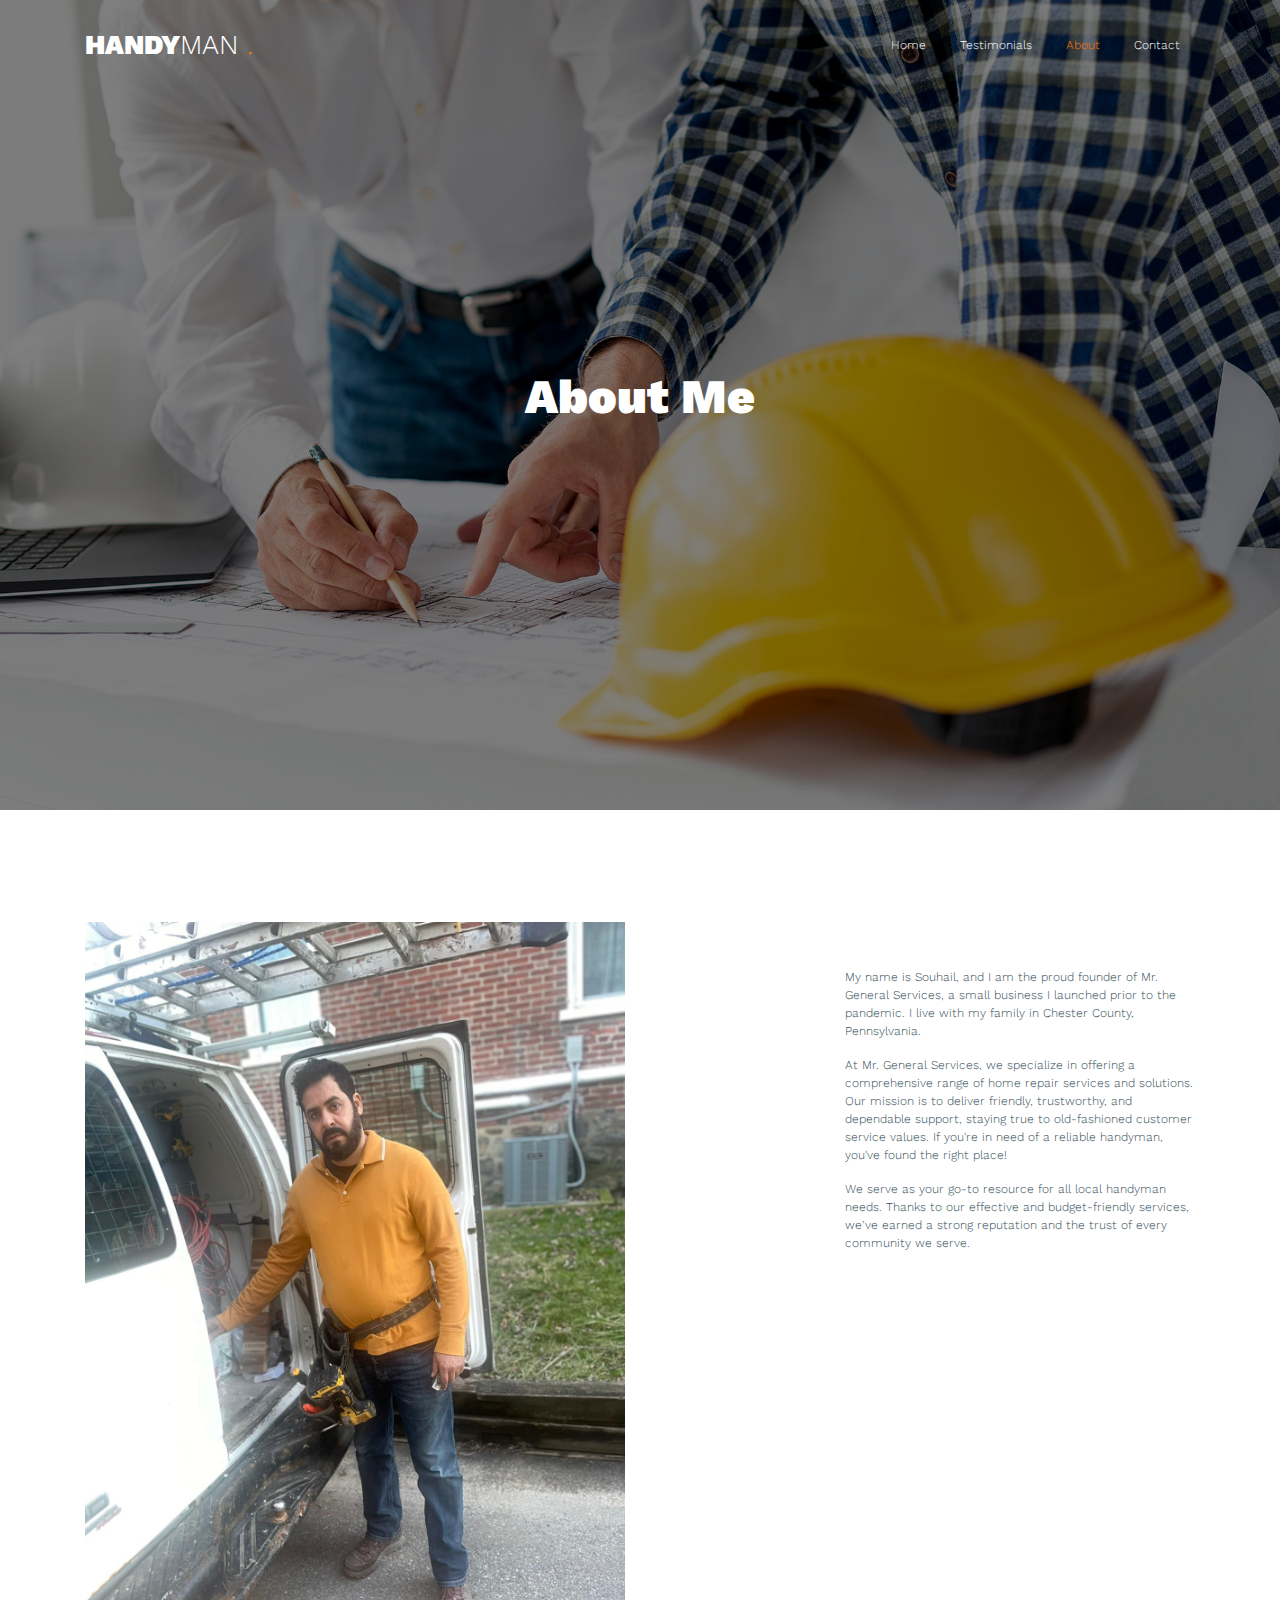
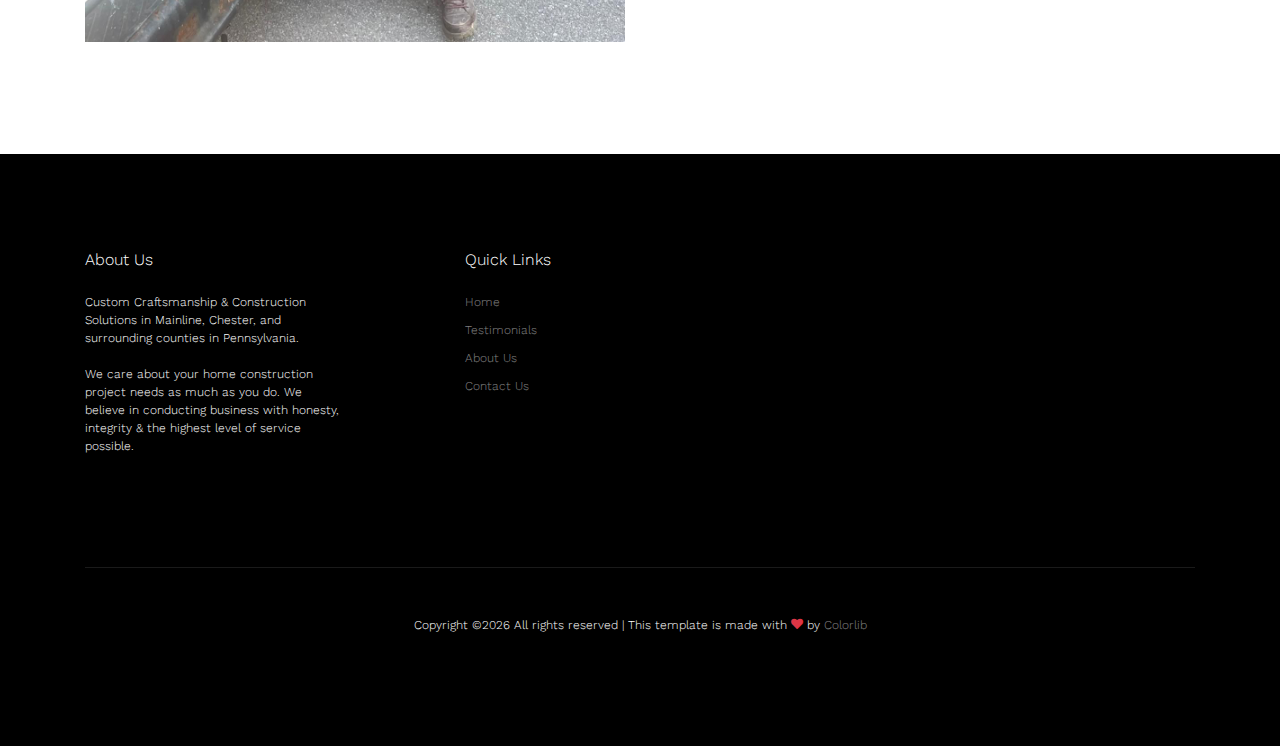
==== commit e33be216: "about.html" ====
--- a/about.html
+++ b/about.html
@@ -3,6 +3,8 @@
 
   <head>
     <title>Handyman &mdash; Free Website Template by Colorlib</title>
+
+    <link rel="canonical" href="https://mrgeneralservice.com/about.html" />
     <meta charset="utf-8">
     <meta name="viewport" content="width=device-width, initial-scale=1, shrink-to-fit=no">
 
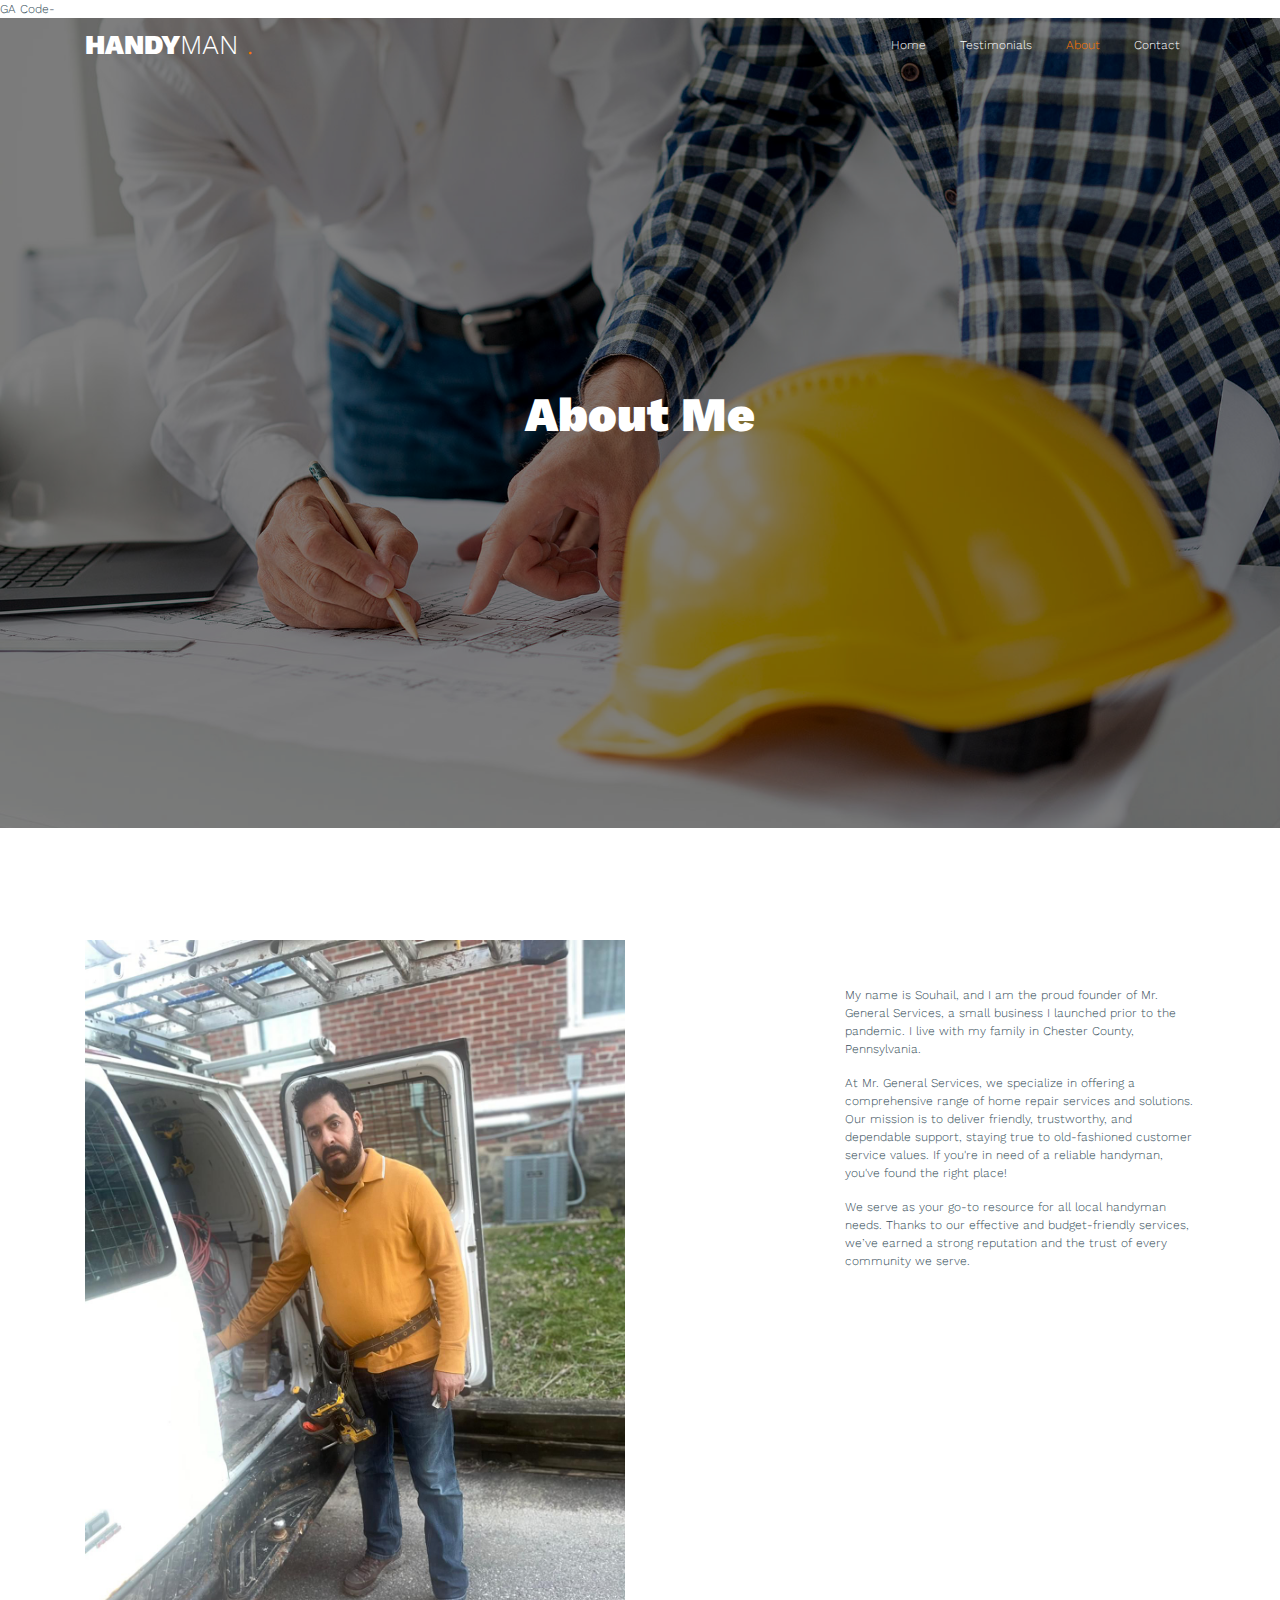
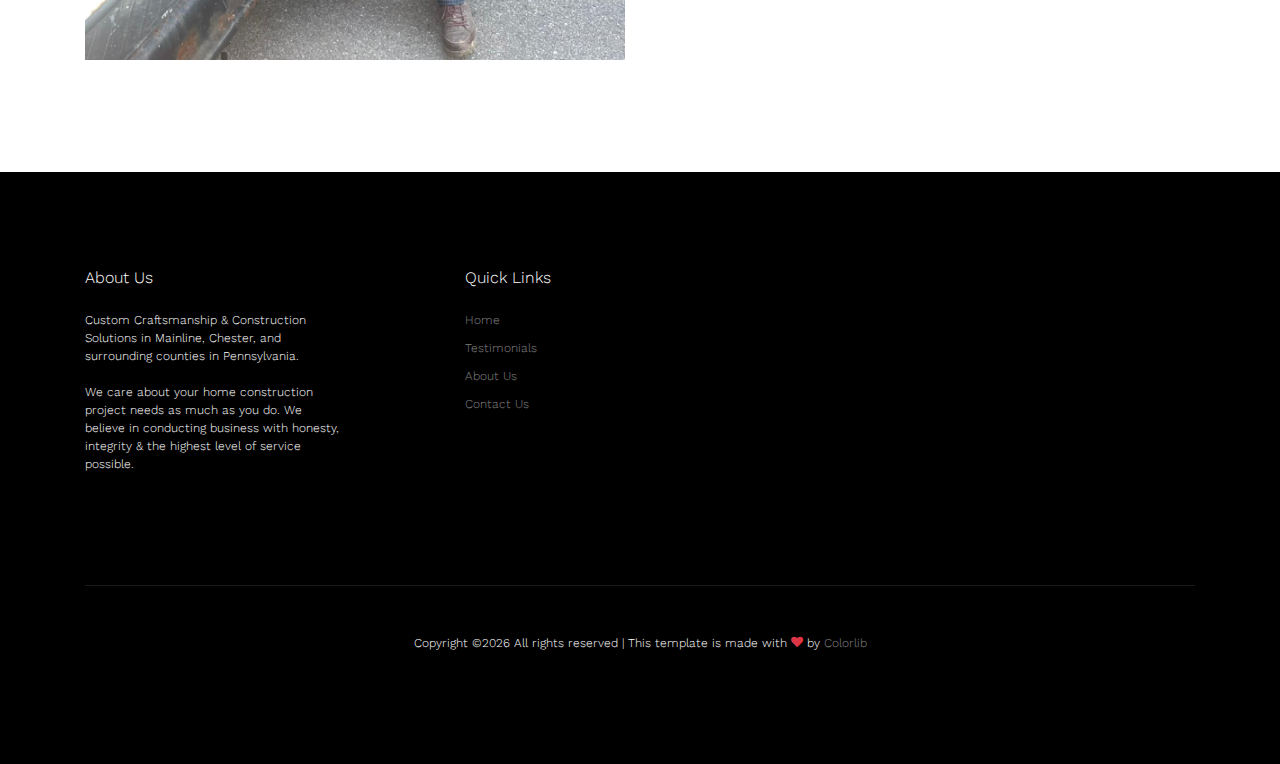
==== commit e453c48e: "about.html" ====
--- a/about.html
+++ b/about.html
@@ -23,6 +23,19 @@
     <!-- MAIN CSS -->
     <link rel="stylesheet" href="css/style.css">
 
+<meta name="google-site-verification" content="wCH9oTWuRr9kn3mvDj2lOuj6OBnhMoyBiu0A9OrTG6Q" />
+
+GA Code-
+<!-- Google tag (gtag.js) -->
+<script async src="https://www.googletagmanager.com/gtag/js?id=G-S8FZ8NWG54"></script>
+<script>
+  window.dataLayer = window.dataLayer || [];
+  function gtag(){dataLayer.push(arguments);}
+  gtag('js', new Date());
+
+  gtag('config', 'G-S8FZ8NWG54');
+</script>
+    
   </head>
 
   <body data-spy="scroll" data-target=".site-navbar-target" data-offset="300">
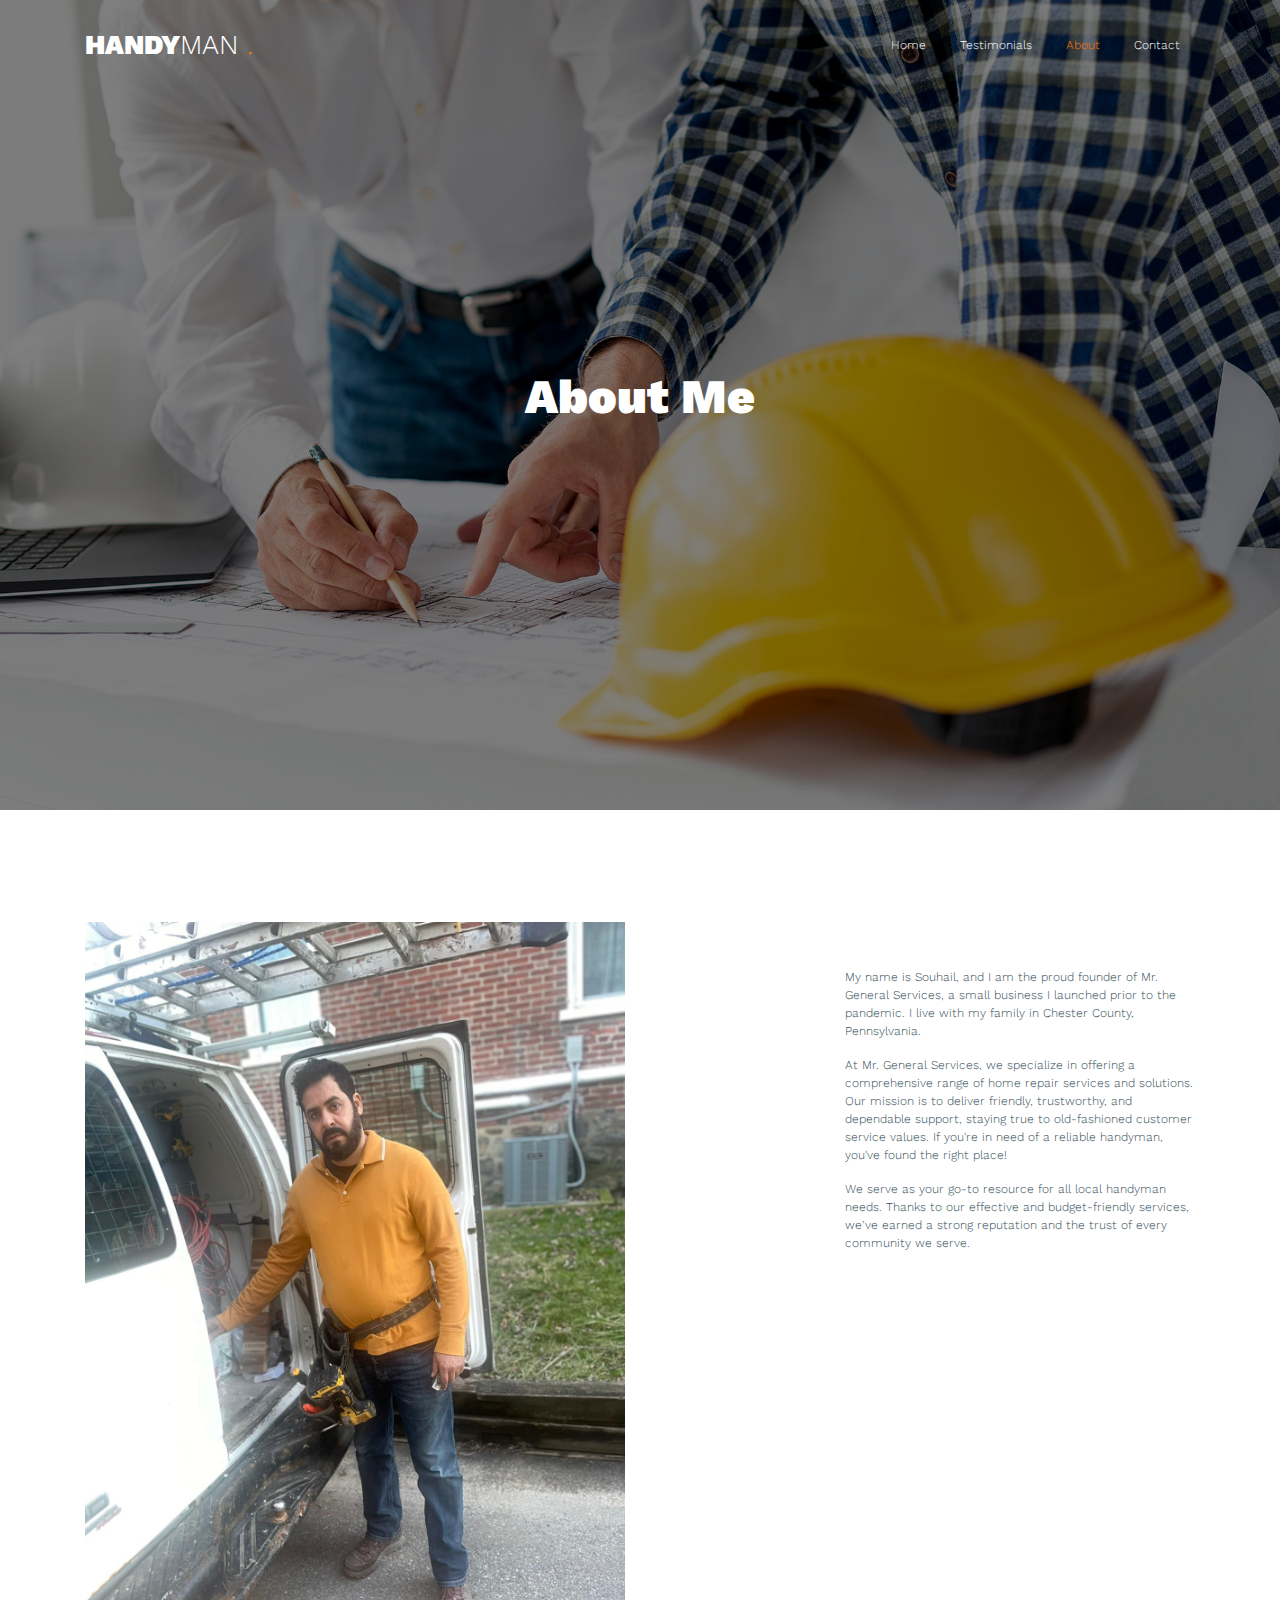
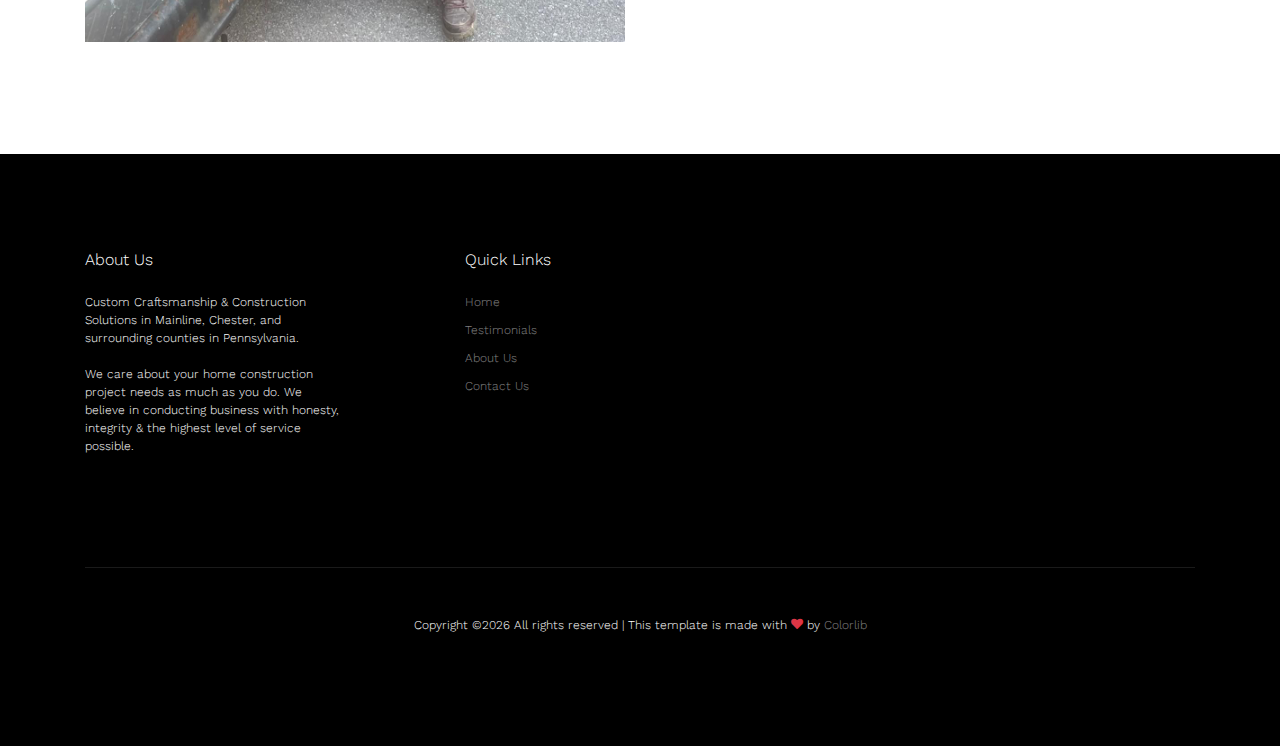
==== commit 4f1e777a: "about.html" ====
--- a/about.html
+++ b/about.html
@@ -25,7 +25,6 @@
 
 <meta name="google-site-verification" content="wCH9oTWuRr9kn3mvDj2lOuj6OBnhMoyBiu0A9OrTG6Q" />
 
-GA Code-
 <!-- Google tag (gtag.js) -->
 <script async src="https://www.googletagmanager.com/gtag/js?id=G-S8FZ8NWG54"></script>
 <script>
